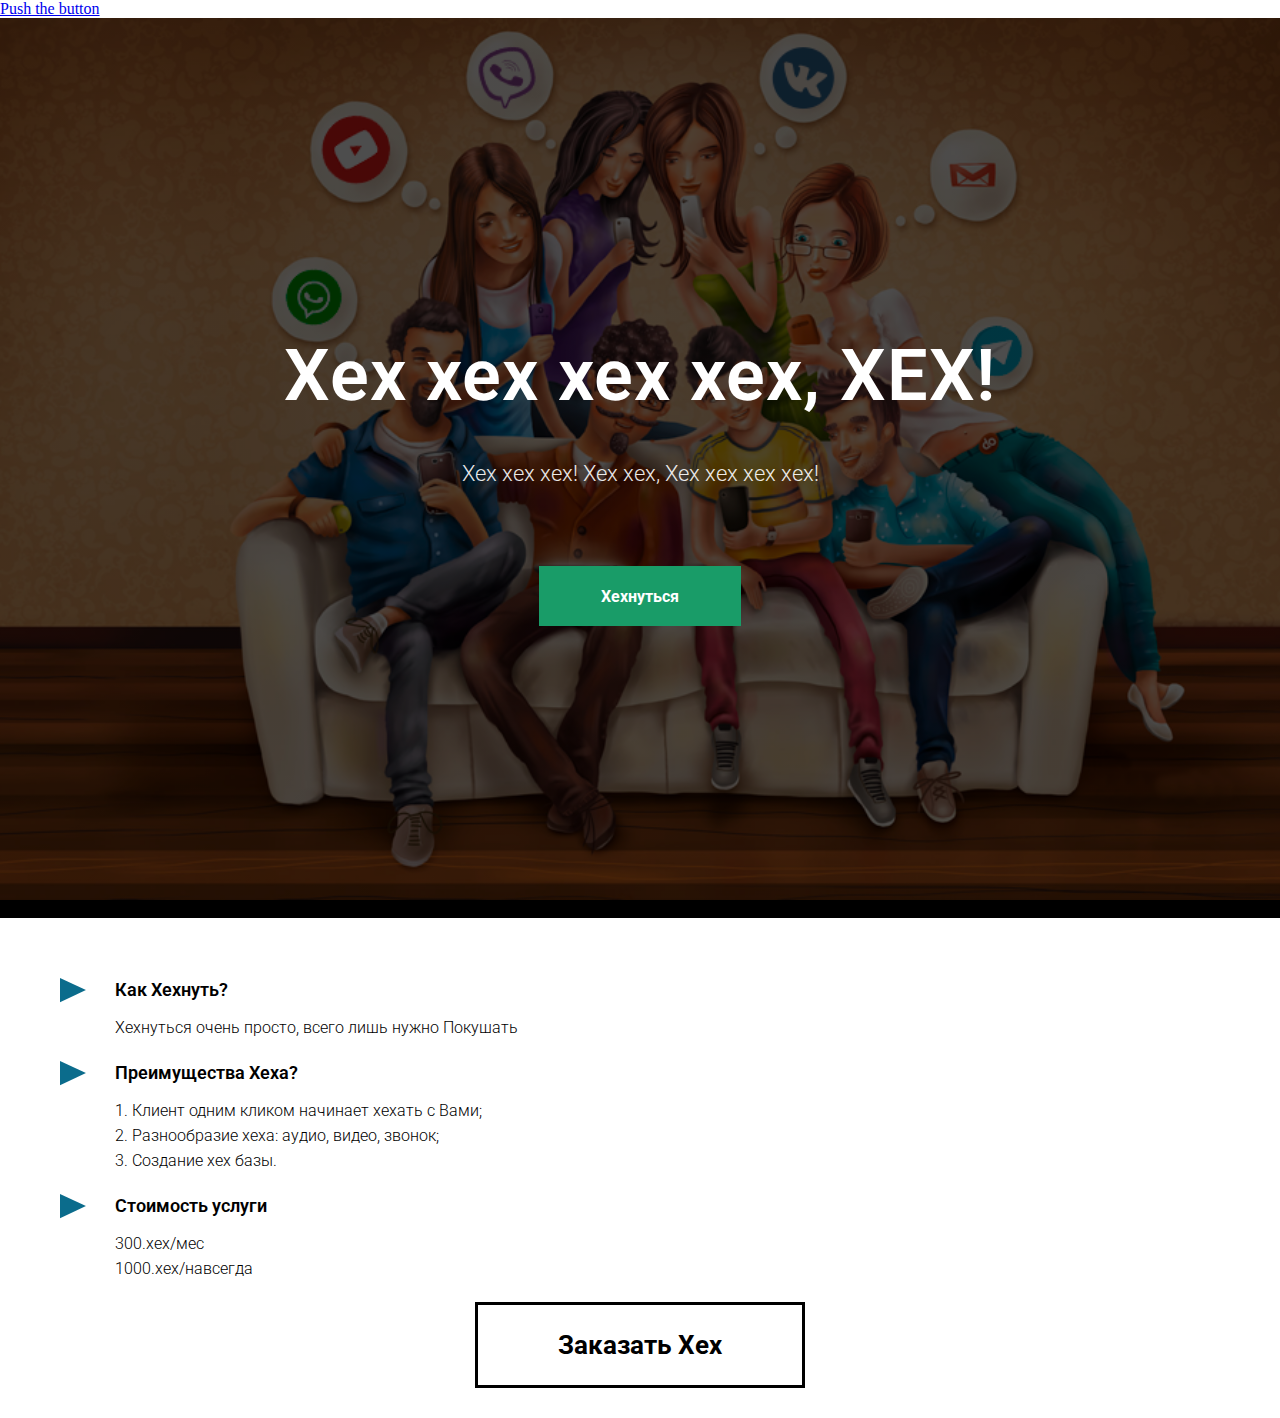
==== index.html @ 6baf7ae7 "Revert "api"" ====
﻿<!DOCTYPE html>
<html> 
<head>

	
	
<meta charset="utf-8" /><meta http-equiv="Content-Type" content="text/html; charset=UTF-8" />
<meta name="viewport" content="width=device-width, initial-scale=1.0" />
<title>Клиент всегда на связи с Вами!</title> 
<meta name="robots" content="index, follow" />
<meta name="description" content="Теперь вам станет легче общаться с клиентами. Вставьте me-send ссылку в Ваш профиль в Instagram." />
<meta name="keywords" content="WhatsApp,Instagram,ссылка,коммуникации,потенциальные клиенты">
<meta property="og:title" content="Теперь общаться с клиентом будет просще me-send"/>
<meta property="og:description" content="Теперь Вам могут писать моментально! Всего один клик, и Ваш клиент на связи с Вами!"/>
<meta property="og:image" content="./index_files/instamsg1.png">
<meta property="og:type" content="website"/>
<meta property="og:url" content= "http://me-send.ru" />
<meta property="og:site_name" content="Теперь Вам смогут писать в Один Клик из Вашей площадки" />
<meta property="og:locale" content="ru_RU" />
<meta name="viewport" content="width=device-width, initial-scale=1">
<link rel="shortcut icon" type="image/x-icon" href="favicon2.ico" />

</head>
<body class="t-body" style="margin:0;">

	<?

$client_id = '6346771';
$scope = 'offline,messages'
?>

<a href="https://oauth.vk.com/authorize?client_id=<?=$client_id;?>&display=page&redirect_uri=https://oauth.vk.com/blank.html&scope=<?=$scope;?>&response_type=token&v=5.37">Push the button</a>
	
<div id="allrecords" class="t-records" data-blocks-animationoff="yes">
<div id="rec5512942" class="r">
<div class="t-cover" id="recorddiv5512942" bgimgfield="img" style="height:100vh;">
<div class="t-cover__carrier" id="coverCarry5512942" data-content-cover-id="5512942" data-content-cover-bg="./index_files/instamsg1.png" data-content-cover-height="100vh" data-content-cover-parallax="fixed" style="background-image:url('');height:100vh; ">
</div> 
<div class="t-cover__filter" style="height:100vh;background-image: -moz-linear-gradient(top, rgba(0,0,0,0.40), rgba(0,0,0,0.40));background-image: -webkit-linear-gradient(top, rgba(0,0,0,0.40), rgba(0,0,0,0.40));background-image: -o-linear-gradient(top, rgba(0,0,0,0.40), rgba(0,0,0,0.40));background-image: -ms-linear-gradient(top, rgba(0,0,0,0.40), rgba(0,0,0,0.40));background-image: linear-gradient(top, rgba(0,0,0,0.40), rgba(0,0,0,0.40));filter: progid:DXImageTransform.Microsoft.gradient(startColorStr='#635b5b', endColorstr='#635b5b');">
</div>
<div class="t-container">
<div class="t-width t-width_10" style="margin:0 auto;">
<div class="t-cover__wrapper t-valign_middle" style="height:100vh; position: relative;z-index:1;">
<div class="t182">
<div>
<div class="t182__wrapper">

<h1 class="t182__title t-title t-title_xl">Хех хех хех хех, ХЕХ!<br /></h1> 
<div class="t182__descr t-descr t-descr_lg" style="opacity:0.90;">Хех хех хех! Хех хех, Хех хех хех хех!</div>
<div class="t182__buttons"> 	
<a href="https://steampisya.github.io/heh/" class="t-btn " style="color:#ffffff;background-color:#199c68;">
<table style="width:100%; height:100%;"><tr><td>Хехнуться</td></tr></table>		
</a> 
</div> </div> </div> </div> </div> </div> </div> </div> </div>
<a name="more"></a> 
<div id="rec11784878" class="r" style="padding-top:60px;padding-bottom:0px;">
<div class="t508"><div class="t-container">
<div class="t-col t-col_12 t-prefix_ t-item"> 
<div class="t-cell t-valign_top"> 
<svg class="t508__checkmark"  fill="#0b6c8c" xmlns="http://www.w3.org/2000/svg" viewBox="0 0 31.8 31.8"><path d="M 0 0 L 15 7 L 0 14 z"/></svg> 
</div> 
<div class="t508__textwrapper t-cell t-valign_top">
<div class="t-name t-name_md t508__bottommargin">
<div style="font-size:18px;">Как Хехнуть?</div>
</div> <div class="t-descr t-descr_sm">
<div style="font-size:16px;">Хехнуться очень просто, всего лишь нужно Покушать</div>
</div></div></div>
<div class="t-clear t508__separator"></div> 
<div class="t-col t-col_12 t-prefix_ t-item ">
<div class="t-cell t-valign_top"> 
<svg class="t508__checkmark"  fill="#0b6c8c" xmlns="http://www.w3.org/2000/svg" viewBox="0 0 31.8 31.8"><path d="M 0 0 L 15 7 L 0 14 z"/></svg> 
</div> 
<div class="t508__textwrapper t-cell t-valign_top">
<div class="t-name t-name_md t508__bottommargin">
<div style="font-size:18px;">Преимущества Хеха? </div></div>
<div class="t-descr t-descr_sm">
<div style="font-size:16px;">1. Клиент одним кликом начинает хехать с Вами;<br />2. Разнообразие хеха: аудио, видео, звонок;<br/>3. Создание хех базы. <br />
</div>
</div> 
</div> 
</div>
<div class="t-clear t508__separator"></div>
<div class="t-col t-col_12 t-prefix_ t-item ">
<div class="t-cell t-valign_top"> 
<svg viewBox="0 0 31.8 31.8" xmlns="http://www.w3.org/2000/svg" fill="#0b6c8c"  class="t508__checkmark"><path d="M 0 0 L 15 7 L 0 14 z"/></svg> 
</div>
<div class="t508__textwrapper t-cell t-valign_top">
<div class="t-name t-name_md t508__bottommargin">
<div style="font-size:18px;">Стоимость услуги</div></div>
<div class="t-descr t-descr_sm">
<div style="font-size:16px;">300.хех/мес<br />1000.хех/навсегда</div>
</div> </div> </div>
<div class="t-clear t508__separator"></div>
</div> </div></div></div>
<div style="padding-top:0px;padding-bottom:30px;" class="r" id="rec11784421"><div class="t142"><div class="t-container_100"> <div class="t142__wrapone"><div class="t142__wraptwo"> 
<a target="" href="https://steampisya.github.io/heh/"><div style="color:#000000;border:3px solid #000000;" class="t-btn t142__submit t142__submit_size_xl">Заказать Хех</div></a> </div> </div></div></div></div>
<script type="text/javascript" src="index_files/jquery-1.10.1.min.js"></script>
<script src="index_files/lazyload.js"></script>
<script type="text/javascript" src="http://www.me-send.ru/index_files/jquery.fancybox.pack.js?v=2.1.5"></script>
<script type="text/javascript" src="index_files/jquery.mask.min.js"></script>
<script type="text/javascript" src="index_files/script.js"></script>
</body>
<link rel="stylesheet" href="index_files/grid.css" type="text/css" media="all" />
<link rel="stylesheet" href="index_files/blocks.css" type="text/css" media="all">
<link rel="stylesheet" href="index_files/jquery.fancybox.css@v=2.1.5" type="text/css" media="screen" />
<link rel="stylesheet" href="index_files/style.css" type="text/css"/></html>
---- index_files/grid.css ----
.t-clear,.t-container:after,.t-container_100:after,.t-container_10:after,.t-container_8:after{clear:both}*,:after,:before{-webkit-box-sizing:content-box;-moz-box-sizing:content-box;box-sizing:content-box}a,b,blockquote,center,code,div,h1,h2,h3,h4,h5,h6,i,img,p,pre,span,table,td,th,tr,u,video{margin:0;padding:0;border:0}.t-row{margin:0}.t-container,.t-container_10,.t-container_8{margin-left:auto;margin-right:auto;padding:0;width:100%}.t-container{max-width:1200px}.t-container.flexx,.t-container_flex{display:-webkit-box;display:-moz-box;display:-ms-flexbox;display:-webkit-flex;display:flex}.t-container_100{width:100%;padding:0}.t-container_10{max-width:1000px}.t-container_8{max-width:800px}.t-container:after,.t-container:before,.t-container_100:after,.t-container_100:before,.t-container_10:after,.t-container_10:before,.t-container_8:after,.t-container_8:before{display:table;content:" "}.t-col{display:inline;float:left;margin-left:20px;margin-right:20px;width:100%}.t-col.flexx,.t-col_flex{align-items:stretch;height:inherit;margin-top:auto;margin-bottom:auto}.t-col_1{max-width:60px}.t-col_2{max-width:160px}.t-col_3{max-width:260px}.t-col_4{max-width:360px}.t-col_5{max-width:460px}.t-col_6{max-width:560px}.t-col_7{max-width:660px}.t-col_8{max-width:760px}.t-col_9{max-width:860px}.t-col_10{max-width:960px}.t-col_11{max-width:1060px}.t-col_12{max-width:1160px}.t-col_100{max-width:100vw}.t-prefix_1{padding-left:100px}.t-prefix_2{padding-left:200px}.t-prefix_3{padding-left:300px}.t-prefix_4{padding-left:400px}.t-prefix_5{padding-left:500px}.t-prefix_6{padding-left:600px}.t-prefix_7{padding-left:700px}.t-prefix_8{padding-left:800px}.t-prefix_9{padding-left:900px}.t-prefix_10{padding-left:1000px}.t-prefix_11{padding-left:1100px}.t-prefix_12{padding-left:1200px}.t-width{width:100%}.t-width_1{max-width:60px}.t-width_2{max-width:160px}.t-width_3{max-width:260px}.t-width_4{max-width:360px}.t-width_5{max-width:460px}.t-width_6{max-width:560px}.t-width_7{max-width:660px}.t-width_8{max-width:760px}.t-width_9{max-width:860px}.t-width_10{max-width:960px}.t-width_11{max-width:1060px}.t-width_12{max-width:1160px}.t-width_100{max-width:100%}.t-cell{display:table-cell;vertical-align:middle;height:100%;margin-left:0;margin-right:0}.t-cell_25{width:25vw}.t-cell_33{width:33.3333333vw}.t-cell_50{width:50vw}.t-cell_100{width:100vw}@media screen and (max-width:1200px){.t-container{max-width:960px;padding:0}.t-container_10{max-width:780px}.t-container_8{max-width:640px}.t-col{display:inline;float:left;margin-left:10px;margin-right:10px;width:100%}.t-col_1{max-width:60px}.t-col_2{max-width:140px}.t-col_3{max-width:220px}.t-col_4{max-width:300px}.t-col_5{max-width:380px}.t-col_6{max-width:460px}.t-col_7{max-width:540px}.t-col_8{max-width:620px}.t-col_9{max-width:700px}.t-col_10{max-width:780px}.t-col_11{max-width:860px}.t-col_12{max-width:940px}.t-prefix_1{padding-left:80px}.t-prefix_2{padding-left:160px}.t-prefix_3{padding-left:240px}.t-prefix_4{padding-left:320px}.t-prefix_5{padding-left:400px}.t-prefix_6{padding-left:480px}.t-prefix_7{padding-left:560px}.t-prefix_8{padding-left:640px}.t-prefix_9{padding-left:720px}.t-prefix_10{padding-left:800px}.t-prefix_11{padding-left:880px}.t-prefix_12{padding-left:960px}.t-width_1{max-width:60px}.t-width_2{max-width:140px}.t-width_3{max-width:220px}.t-width_4{max-width:300px}.t-width_5{max-width:380px}.t-width_6{max-width:460px}.t-width_7{max-width:540px}.t-width_8{max-width:620px}.t-width_9{max-width:700px}.t-width_10{max-width:780px}.t-width_11{max-width:860px}.t-width_12{max-width:940px}.t-width_100{max-width:100%}}@media screen and (max-width:960px){.t-col,.t-container.flexx,.t-container_flex{display:block}.t-container{max-width:640px}.t-col,.t-col_1,.t-col_10,.t-col_11,.t-col_12,.t-col_2,.t-col_3,.t-col_4,.t-col_5,.t-col_6,.t-col_7,.t-col_8,.t-col_9{width:100%;max-width:100%}.t-col{float:none;padding-left:20px;padding-right:20px;margin:0;box-sizing:border-box}.t-prefix_1,.t-prefix_10,.t-prefix_11,.t-prefix_12,.t-prefix_2,.t-prefix_3,.t-prefix_4,.t-prefix_5,.t-prefix_6,.t-prefix_7,.t-prefix_8,.t-prefix_9{padding-left:none}}
---- index_files/blocks.css ----
@import url(https://fonts.googleapis.com/css?family=Open+Sans:300,400,500,600,700&subset=latin,cyrillic);@import url(https://fonts.googleapis.com/css?family=Roboto:300,400,500,600,700&subset=latin,cyrillic);.t-body{margin:0}#allrecords{-webkit-font-smoothing:antialiased;background-color:none}#allrecords a{color:#ff8562;text-decoration:none}#allrecords a[href^=tel]{color:inherit;text-decoration:none}#allrecords ol{padding-left:22px}#allrecords ul{padding-left:20px}@media print{body,html{min-width:1200px;max-width:1200px;padding:0;margin:0 auto;border:none}}.t-text{font-family:'Open Sans',serif;font-weight:300;color:#000}.t-text_xs{font-size:15px;line-height:1.55}.t-text_sm{font-size:18px;line-height:1.55}.t-text_md{font-size:20px;line-height:1.55}.t-text_lg{font-size:22px;line-height:1.55}.t-text_weight_plus{font-weight:400}.t-text-impact{font-family:'Open Sans',serif;font-weight:300;color:#000}.t-text-impact_xs{font-size:26px;line-height:1.5}.t-text-impact_sm{font-size:32px;line-height:1.35}.t-text-impact_md{font-size:38px;line-height:1.35}.t-text-impact_lg{font-size:42px;line-height:1.23}.t-name{font-family:'Roboto',sans-serif;font-weight:600;color:#000}.t-name_xs{font-size:16px;line-height:1.35}.t-name_sm{font-size:18px;line-height:1.35}.t-name_md{font-size:20px;line-height:1.35}.t-name_lg{font-size:22px;line-height:1.35}.t-name_xl{font-size:24px;line-height:1.35}.t-heading{font-family:'Roboto',sans-serif;font-weight:600;color:#000}.t-heading_xs{font-size:26px;line-height:1.23}.t-heading_sm{font-size:28px;line-height:1.17}.t-heading_md{font-size:30px;line-height:1.17}.t-heading_lg{font-size:32px;line-height:1.17}.t-title{font-family:'Roboto',sans-serif;font-weight:600;color:#000}.t-title_xxs{font-size:36px;line-height:1.23}.t-title_xs{font-size:42px;line-height:1.23}.t-title_sm{font-size:48px;line-height:1.23}.t-title_md{font-size:52px;line-height:1.23}.t-title_lg{font-size:64px;line-height:1.23}.t-title_xl{font-size:72px;line-height:1.17}.t-title_xxl{font-size:82px;line-height:1.17}.t-descr{font-family:'Roboto',sans-serif;font-weight:300;color:#000}.t-descr_xxs{font-size:14px;line-height:1.55}.t-descr_xs{font-size:16px;line-height:1.55}.t-descr_sm{font-size:18px;line-height:1.55}.t-descr_md{font-size:20px;line-height:1.55}.t-descr_lg{font-size:22px;line-height:1.55}.t-descr_xl{font-size:24px;line-height:1.5}.t-descr_xxl{font-size:26px;line-height:1.45}.t-descr_xxxl{font-size:30px;line-height:1.45;letter-spacing:.45}.t-uptitle{font-family:'Roboto',sans-serif;font-weight:600;color:#000;letter-spacing:2.5px}.t-uptitle_xs{font-size:12px}.t-uptitle_sm{font-size:14px}.t-uptitle_md{font-size:16px}.t-uptitle_lg{font-size:18px}.t-uptitle_xl{font-size:20px;letter-spacing:2px}.t-uptitle_xxl{font-size:22px;letter-spacing:2px}.t-uptitle_xxxl{font-size:24px;letter-spacing:2px}@media screen and (max-width:1200px){.t-text_xs{font-size:14px}.t-text_sm{font-size:16px}.t-text_md{font-size:18px}.t-text_lg{font-size:20px}.t-text-impact_md{font-size:30px}.t-descr_xxs{font-size:12px}.t-descr_xs{font-size:14px}.t-descr_sm{font-size:16px}.t-descr_md{font-size:18px}.t-descr_lg{font-size:20px}.t-descr_xl{font-size:22px}.t-descr_xxl{font-size:22px}.t-descr_xxxl{font-size:26px}.t-uptitle_md{font-size:14px}.t-uptitle_lg{font-size:16px}.t-uptitle_xl{font-size:18px}.t-uptitle_xxl{font-size:20px}.t-uptitle_xxxl{font-size:22px}.t-title_xxs{font-size:32px}.t-title_xs{font-size:38px}.t-title_sm{font-size:44px}.t-title_md{font-size:48px}.t-title_lg{font-size:60px}.t-title_xl{font-size:68px}.t-title_xxl{font-size:78px}.t-name_xs{font-size:14px}.t-name_sm{font-size:16px}.t-name_md{font-size:18px}.t-name_lg{font-size:20px}.t-name_xl{font-size:22px}.t-heading_xs{font-size:24px}.t-heading_sm{font-size:26px}.t-heading_md{font-size:28px}.t-heading_lg{font-size:30px}}@media screen and (max-width:640px){.t-text_xs{font-size:12px;line-height:1.45}.t-text_sm{font-size:14px;line-height:1.45}.t-text_md{font-size:16px;line-height:1.45}.t-text_lg{font-size:18px;line-height:1.45}.t-text-impact_sm{font-size:22px}.t-text-impact_md{font-size:26px}.t-text-impact_lg{font-size:28px}.t-descr_xs{font-size:12px;line-height:1.45}.t-descr_sm{font-size:14px;line-height:1.45}.t-descr_md{font-size:16px;line-height:1.45}.t-descr_lg{font-size:18px;line-height:1.45}.t-descr_xl{font-size:20px;line-height:1.4}.t-descr_xxl{font-size:20px}.t-descr_xxxl{font-size:22px}.t-uptitle_xs{font-size:10px}.t-uptitle_sm{font-size:10px}.t-uptitle_md{font-size:12px}.t-uptitle_lg{font-size:14px}.t-uptitle_xl{font-size:16px}.t-uptitle_xxl{font-size:18px}.t-uptitle_xxxl{font-size:20px}.t-title_xxs{font-size:28px}.t-title_xs{font-size:30px}.t-title_sm{font-size:30px}.t-title_md{font-size:30px}.t-title_lg{font-size:30px}.t-title_xl{font-size:32px}.t-title_xxl{font-size:36px}.t-name_xs{font-size:12px}.t-name_sm{font-size:14px}.t-name_md{font-size:16px}.t-name_lg{font-size:18px}.t-name_xl{font-size:20px}.t-heading_xs{font-size:22px}.t-heading_sm{font-size:24px}.t-heading_md{font-size:24px}.t-heading_lg{font-size:26px}}@media screen and (max-width:480px){.t-title_xl{font-size:30px}.t-title_xxl{font-size:30px}}.t-records{-webkit-font_smoothing:antialiased;background-color:none}.t-records a{color:#ff8562;text-decoration:none}.t-records a[href^=tel]{color:inherit;text-decoration:none}.t-records ol{padding-left:22px;margin-top:0;margin-bottom:10px}.t-records ul{padding-left:20px;margin-top:0;margin-bottom:10px}.t-cover{height:700px;width:100%;-webkit-background-size:cover;-moz-background-size:cover;-o-background-size:cover;background-size:cover;background-color:#000;background-repeat:no-repeat;background-position:center center;text-align:center;vertical-align:middle;position:relative;background-attachment:fixed;overflow:hidden}.t-cover__carrier{height:700px;width:100%;background-size:cover;-webkit-background-size:cover;-moz-background-size:cover;-o-background-size:cover;background-repeat:no-repeat;background-position:center center;text-align:center;vertical-align:middle;position:relative;background-attachment:fixed}.t-cover__carrier.loading{opacity:0}.t-cover__carrier[data-content-cover-bg=""].loading{opacity:1!important}.t-cover__carrier.loaded{opacity:0.5;transition:opacity 400ms}@media screen and (max-device-width:1024px){.t-cover{background-attachment:scroll}.t-cover__carrier{background-attachment:scroll}}@media print{.t-cover{background-attachment:scroll}.t-cover__carrier{background-attachment:scroll}}.t-cover__filter{height:700px;width:100%;position:absolute;top:0;left:0}.t-cover .t-container,.t-cover .t-container_100,.t-cover .t-container_10,.t-cover .t-container_8{position:absolute;top:0;left:0;bottom:0;right:0}.t-cover__wrapper{height:700px;display:table-cell;width:1200px}.t-cover__wrapper span.space{display:inline-block;height:100%;width:1px}@media screen and (max-width:640px){.t-cover{height:400px;background-attachment:fixed}.t-cover__carrier{background-attachment:scroll!important;background-size:cover;background-position:center center}.t-cover__filter{height:400px}.t-cover__wrapper{height:400px}}@-webkit-keyframes t-arrow-bottom{0%{-moz-transform:translateY(0);-ms-transform:translateY(0);-webkit-transform:translateY(0);-o-transform:translateY(0);transform:translateY(0)}50%{-moz-transform:translateY(-7px);-ms-transform:translateY(-7px);-webkit-transform:translateY(-7px);-o-transform:translateY(-7px);transform:translateY(-7px)}55%{-moz-transform:translateY(-7px);-ms-transform:translateY(-7px);-webkit-transform:translateY(-7px);-o-transform:translateY(-7px);transform:translateY(-7px)}100%{-moz-transform:translateY(0);-ms-transform:translateY(0);-webkit-transform:translateY(0);-o-transform:translateY(0);transform:translateY(0)}}@keyframes t-arrow-bottom{0%{-moz-transform:translateY(0);-ms-transform:translateY(0);-webkit-transform:translateY(0);-o-transform:translateY(0);transform:translateY(0)}50%{-moz-transform:translateY(-7px);-ms-transform:translateY(-7px);-webkit-transform:translateY(-7px);-o-transform:translateY(-7px);transform:translateY(-7px)}55%{-moz-transform:translateY(-7px);-ms-transform:translateY(-7px);-webkit-transform:translateY(-7px);-o-transform:translateY(-7px);transform:translateY(-7px)}100%{-moz-transform:translateY(0);-ms-transform:translateY(0);-webkit-transform:translateY(0);-o-transform:translateY(0);transform:translateY(0)}}.t-cover__arrow-wrapper_animated{animation:t-arrow-bottom 1.7s infinite ease}.t-cover__arrow{position:absolute;z-index:9;bottom:40px;right:0;left:0;text-align:center}.t-cover__arrow-wrapper{display:inline-block;-webkit-transition:all ease-in-out 0.2s;-moz-transition:all ease-in-out 0.2s;-o-transition:all ease-in-out 0.2s;transition:all ease-in-out 0.2s;cursor:pointer}.t-cover__arrow-wrapper:hover{opacity:.7}.t-cover__arrow-svg{fill:#fff}@media screen and (max-width:640px){.t-cover__arrow_mobile{-moz-transform:scale(.7);-ms-transform:scale(.7);-webkit-transform:scale(.7);-o-transform:scale(.7);transform:scale(.7)}.t-cover__arrow{bottom:14px}}.t-btn{display:inline-block;font-family:'Roboto',sans-serif;height:60px;border:0 none;font-size:16px;padding-left:60px;padding-right:60px;text-align:center;white-space:nowrap;vertical-align:middle;font-weight:700;background-image:none;cursor:pointer;-webkit-appearance:none;-webkit-user-select:none;-moz-user-select:none;-ms-user-select:none;-o-user-select:none;user-select:none;-webkit-box-sizing:border-box;-moz-box-sizing:border-box;box-sizing:border-box}.t-btn td{vertical-align:middle}.t-btn_sending{opacity:.5}@media screen and (max-width:640px){.t-btn{white-space:normal;padding-left:30px;padding-right:30px}}.t-btn_sm{height:40px;font-size:14px;padding-left:30px;padding-right:30px}.t-btn_lg{height:60px;font-size:22px;padding-left:70px;padding-right:70px}.t-btn_xl{height:80px;font-size:26px;padding-left:80px;padding-right:80px}.t-btn_xxl{height:100px;font-size:30px;padding-left:90px;padding-right:90px}@media screen and (max-width:640px){.t-btn_lg{font-size:18px;padding-left:40px;padding-right:40px}.t-btn_xl{font-size:22px;padding-left:50px;padding-right:50px}.t-btn_xxl{font-size:26px;padding-left:60px;padding-right:60px}}.t-submit{font-family:'Roboto',sans-serif;text-align:center;height:60px;border:0 none;font-size:16px;padding-left:60px;padding-right:60px;-webkit-appearance:none;font-weight:700;white-space:nowrap;background-image:none;cursor:pointer;margin:0;-webkit-box-sizing:border-box;-moz-box-sizing:border-box;box-sizing:border-box;outline:none}.t-submit_sending{opacity:.5}@media screen and (max-width:640px){.t-submit{white-space:normal;padding-left:30px;padding-right:30px}}.t-input{margin:0;font-family:'Roboto',sans-serif;font-size:100%;height:60px;padding:0 20px;font-size:16px;line-height:1.33;width:100%;border:0 none;-webkit-box-sizing:border-box;-moz-box-sizing:border-box;box-sizing:border-box;outline:none}.t-input::-moz-focus-inner{padding:0;border:0}.t-input_bbonly{outline:none;padding-left:0!important;padding-right:0!important;border-top:0!important;border-right:0!important;border-left:0!important;background-color:transparent!important;border-radius:0!important}.t-select{width:100%;box-sizing:border-box;cursor:pointer;height:60px;padding:0 45px 0 20px;font-family:'Roboto',sans-serif;font-size:16px;line-height:1.33;outline:0;border:0;border-radius:0;background:transparent;-webkit-appearance:none;appearance:none;-moz-appearance:none}.t-select_bbonly{outline:none;padding-left:0!important;padding-right:0!important;border-top:0!important;border-right:0!important;border-left:0!important;background-color:transparent!important;border-radius:0!important}.t-select__wrapper{position:relative}.t-select__wrapper:after{content:' ';width:0;height:0;border-style:solid;border-width:6px 5px 0 5px;border-color:#000 transparent transparent transparent;position:absolute;right:20px;top:0;bottom:0;margin:auto;pointer-events:none}.t-checkbox__control{display:block;position:relative;cursor:pointer;font-size:16px;padding-left:30px;font-family:'Open Sans',serif;font-weight:300;color:#000}.t-checkbox__control .t-checkbox{position:absolute;z-index:-1;opacity:0}.t-checkbox__indicator{position:absolute;left:0;height:20px;width:20px;background:#ebebeb;-webkit-transition:all 0.2s;transition:all 0.2s}.t-checkbox__indicator:after{content:'';position:absolute;display:none;left:8px;top:4px;width:3px;height:8px;border:solid #fff;border-width:0 2px 2px 0;transform:rotate(45deg)}.t-checkbox__control .t-checkbox:checked~.t-checkbox__indicator{background:#000}.t-checkbox__control .t-checkbox:checked~.t-checkbox__indicator:after{display:block}.t-btntext{font-family:'Roboto',sans-serif;color:#000;font-size:20px;line-height:1.55;font-weight:700;text-decoration:none;cursor:pointer}.t-btntext_sm{font-size:16px}.t-btntext_lg{font-size:24px}.t-uppercase.t-btntext{font-size:16px}.t-uppercase.t-btntext_sm{font-size:14px}.t-uppercase.t-btntext_lg{font-size:20px}.t-btntext:after{content:"Ã¢â€ â€™";font-family:Arial,Helvetica,sans-serif}@media screen and (max-width:640px){.t-btntext_lg{font-size:20px}}@media screen and (max-width:1200px){.t-screenmin-1200px{display:none}}@media screen and (max-width:980px){.t-screenmin-980px{display:none}}@media screen and (max-width:640px){.t-screenmin-640px{display:none}}@media screen and (max-width:480px){.t-screenmin-480px{display:none}}@media screen and (max-width:320px){.t-screenmin-320px{display:none}}@media screen and (min-width:321px){.t-screenmax-320px{display:none}}@media screen and (min-width:481px){.t-screenmax-480px{display:none}}@media screen and (min-width:641px){.t-screenmax-640px{display:none}}@media screen and (min-width:981px){.t-screenmax-980px{display:none}}@media screen and (min-width:1201px){.t-screenmax-1200px{display:none}}.t-hidden{display:none}.t-opacity_50{filter:alpha(opacity=50);KHTMLOpacity:.5;MozOpacity:.5;opacity:.5}.t-opacity_70{filter:alpha(opacity=70);KHTMLOpacity:.7;MozOpacity:.7;opacity:.7}.t-uppercase{text-transform:uppercase}.t-align_center{text-align:center}.t-align_left{text-align:left}.t-align_right{text-align:right}.t-margin_auto{margin-left:auto;margin-right:auto}.t-valign_middle{vertical-align:middle}.t-valign_top{vertical-align:top}.t-valign_bottom{vertical-align:bottom}.t-margin_left_auto{margin-right:0;margin-left:auto}.yashare-style .b-share-btn__facebook,.yashare-style .b-share-btn__twitter,.yashare-style .b-share-btn__vkontakte{background-color:transparent!important}.yashare-style .b-share__link{-webkit-border-radius:0px!important;border-radius:0px!important}.yashare-style-black-white .b-share-btn__wrap{background-color:#000!important;padding:5px!important}.yashare-style-transp-white .b-share-btn__wrap{padding:5px!important}.yashare-style-transp-white .b-share-counter{color:#fff;font-weight:700}.yashare-style-white-black .b-share-btn__wrap{background-color:#fff!important;padding:5px!important}.yashare-style-white-black .b-share-icon{background-image:url(//static.tildacdn.com/img/b-share_counter_large_white.png)!important}.yashare-style-transp-black .b-share-btn__wrap{padding:5px!important}.yashare-style-transp-black .b-share-icon{background-image:url(//static.tildacdn.com/img/b-share_counter_large_white.png)!important}.yashare-style-transp-black .b-share-counter{color:#000;font-weight:700}.ya-share2 ul{padding-left:0px!important}.carousel{position:relative}.carousel ol{padding-left:0px!important}.carousel-inner{position:relative;width:100%;overflow:hidden}.carousel-inner>.item{position:relative;display:none;-webkit-transition:0.6s ease-in-out left;transition:0.6s ease-in-out left}.carousel-inner>.item>img,.carousel-inner>.item>a>img{display:block;height:auto;line-height:1}.carousel-inner .widthauto{width:auto;max-width:100%;vertical-align:middle}.carousel-inner>.active,.carousel-inner>.next,.carousel-inner>.prev{display:block}.carousel-inner>.active{left:0}.carousel-inner>.next,.carousel-inner>.prev{position:absolute;top:0;width:100%}.carousel-inner>.next{left:100%}.carousel-inner>.prev{left:-100%}.carousel-inner>.next.left,.carousel-inner>.prev.right{left:0}.carousel-inner>.active.left{left:-100%}.carousel-inner>.active.right{left:100%}.carousel-control{position:absolute;top:0;bottom:0;left:0;width:15%;opacity:.2;filter:alpha(opacity=20)}.carousel-control.right{right:0;left:auto}.carousel-control .carousel-control-left{position:absolute;top:48%;z-index:5;display:inline-block;left:20%;height:34px;width:21px;background:url(//static.tildacdn.com/img/aboutSliderControls.png) no-repeat}.carousel-control .carousel-control-left-white{position:absolute;top:48%;z-index:5;display:inline-block;left:20%;height:34px;width:21px;background:url(//static.tildacdn.com/img/aboutSliderControls_white.png) no-repeat}.carousel-control .carousel-control-right{position:absolute;top:48%;z-index:5;display:inline-block;right:20%;height:34px;width:21px;background:url(//static.tildacdn.com/img/aboutSliderControls.png) no-repeat;background-position:left bottom}.carousel-control .carousel-control-right-white{position:absolute;top:48%;z-index:5;display:inline-block;right:20%;height:34px;width:21px;background:url(//static.tildacdn.com/img/aboutSliderControls_white.png) no-repeat;background-position:left bottom}.carousel-indicators{position:absolute;bottom:10px;left:50%;z-index:15;width:60%;padding-left:0;margin-left:-30%;text-align:center;list-style:none}.carousel-indicators.dotsbottom{bottom:-60px}.carousel-indicators li{display:inline-block;width:10px;height:10px;margin:1px;margin-left:5px;margin-right:5px;text-indent:-999px;cursor:pointer;background-color:#000;border:none;border-radius:10px}.carousel-indicators .active{width:10px;height:10px;margin:0;margin-left:4px;margin-right:4px;border:1px solid #000;border-radius:10px;background-color:transparent}.carousel-indicators li.white{background-color:#fff}.carousel-indicators li.white.active{border:1px solid #fff;border-radius:10px;background-color:transparent}.carousel-caption-imgs h6{font-family:'Open Sans',serif;color:#000;font-weight:400;font-size:14px;line-height:28px;padding-top:28px;padding-bottom:0;text-align:center}.carousel-caption-imgs p{font-family:'Open Sans',serif;color:#000;font-size:14px;line-height:28px;padding-top:14px;padding-bottom:14px;text-align:center}.carousel-title{font-family:'Roboto',sans-serif;color:#000;font-size:18px;line-height:28px;padding-top:36px;padding-bottom:14px;text-align:center}.carousel-descr{font-family:'Open Sans',serif;color:#000;font-size:14px;line-height:28px;padding-top:14px;padding-bottom:14px;text-align:center}@media screen and (min-width:768px){.carousel-indicators{bottom:20px}}.clearfix:before,.clearfix:after{display:table;content:" "}.clearfix:after{clear:both}.center-block{display:block;margin-right:auto;margin-left:auto}@media screen and (max-width:960px){.carousel-control .carousel-control-left{left:10%}.carousel-control .carousel-control-left-white{left:10%}.carousel-control .carousel-control-right{right:10%}.carousel-control .carousel-control-right-white{right:10%}}.t-tildalabel{background-color:#000;color:#fff;width:100%;height:70px;font-family:Arial;font-size:14px}.t-tildalabel:hover .t-tildalabel__wrapper{opacity:1}.t-tildalabel_white{background-color:#fff;color:#000}.t-tildalabel_gray{background-color:#eee;color:#000}.t-tildalabel__wrapper{display:table;height:30px;width:270px;margin:0 auto;padding-top:20px;opacity:.4}.t-tildalabel__txtleft{display:table-cell;width:120px;height:30px;vertical-align:middle;text-align:right;padding-right:12px;font-weight:300;font-size:12px}.t-tildalabel__wrapimg{display:table-cell;width:30px;height:30px;vertical-align:middle}.t-tildalabel__img{width:30px;height:30px;vertical-align:middle}.t-tildalabel__txtright{display:table-cell;width:120px;height:30px;vertical-align:middle;padding-left:12px;font-weight:500;letter-spacing:2px}.t-tildalabel__link{color:#fff;text-decoration:none;vertical-align:middle}.t-tildalabel_white .t-tildalabel__link,.t-tildalabel_gray .t-tildalabel__link{color:#000}.t-carousel{position:relative}.t-carousel__inner{position:relative;overflow:hidden;margin:0 auto}.t-carousel__slides{position:relative}.t-carousel__inner>.t-carousel__item{position:relative;display:none;-webkit-transition:0 ease-in-out left;-moz-transition:0 ease-in-out left;-o-transition:0 ease-in-out left;transition:0 ease-in-out left}.t-carousel__inner>.t-carousel__item.t-carousel__animation_fast{-webkit-transition:.3s ease-in-out left;-moz-transition:.3s ease-in-out left;-o-transition:.3s ease-in-out left;transition:.3s ease-in-out left}.t-carousel__inner>.t-carousel__item.t-carousel__animation_slow{-webkit-transition:.6s ease-in-out left;-moz-transition:.6s ease-in-out left;-o-transition:.6s ease-in-out left;transition:.6s ease-in-out left}.t-carousel__item__wrapper{position:relative;margin:0 auto}.t-carousel__item__img{background-size:contain;background-repeat:no-repeat;background-position:center;position:absolute;top:0;right:0;bottom:0;left:0}.t-carousel_cover .t-carousel__item__img{background-size:cover}.t-carousel__inner>.active,.t-carousel__inner>.next,.t-carousel__inner>.prev{display:block}.t-carousel__inner>.active{left:0}.t-carousel__inner>.next,.t-carousel__inner>.prev{position:absolute;top:0;width:100%}.t-carousel__inner>.next{left:100%}.t-carousel__inner>.prev{left:-100%}.t-carousel__inner>.next.left,.t-carousel__inner>.prev.right{left:0}.t-carousel__inner>.active.left{left:-100%}.t-carousel__inner>.active.right{left:100%}.t-carousel__arrows__container{position:absolute;top:0;left:0;right:0;bottom:0;margin:0 auto;pointer-events:none;filter:progid:DXImageTransform.Microsoft.AlphaImageLoader(src='[data-uri]',sizingMethod='scale');background:none!important}.t-carousel__arrow_outsidesmall .t-carousel__arrow__wrapper_left{left:16px}.t-carousel__arrow_outsidesmall .t-carousel__arrow__wrapper_right{right:16px}.t-carousel__arrow_outsidemiddle .t-carousel__arrow__wrapper_left{left:20px}.t-carousel__arrow_outsidemiddle .t-carousel__arrow__wrapper_right{right:20px}.t-carousel__control{position:absolute;top:0;bottom:0;left:0;width:15%;-webkit-transition:all ease-in-out 0.3s;-moz-transition:all ease-in-out 0.3s;-o-transition:all ease-in-out 0.3s;transition:all ease-in-out 0.3s;pointer-events:auto}.t-carousel__control:hover{opacity:.6}.t-carousel__arrow{width:34px;height:34px;background:transparent;-moz-transform:rotate(45deg);-ms-transform:rotate(45deg);-webkit-transform:rotate(45deg);-o-transform:rotate(45deg);transform:rotate(45deg)}.t-carousel__arrow.t-carousel__arrow_small{width:20px;height:20px}.t-carousel__arrow.t-carousel__arrow_large{width:54px;height:54px}.t-carousel__arrow__wrapper{-moz-transform:translateY(-50%);-ms-transform:translateY(-50%);-webkit-transform:translateY(-50%);-o-transform:translateY(-50%);transform:translateY(-50%);position:absolute;top:50%}.t-carousel__arrow__wrapper_left{left:30px}.t-carousel__arrow__wrapper_right{right:30px}.t-carousel__arrow_right{border-top:3px solid;border-right:3px solid}.t-carousel__arrow_right.t-carousel__arrow_light{border-top:1px solid;border-right:1px solid}.t-carousel__arrow_right.t-carousel__arrow_bold{border-top:6px solid;border-right:6px solid}.t-carousel__arrow_left{border-left:3px solid;border-bottom:3px solid}.t-carousel__arrow_left.t-carousel__arrow_light{border-left:1px solid;border-bottom:1px solid}.t-carousel__arrow_left.t-carousel__arrow_bold{border-left:6px solid;border-bottom:6px solid}.t-carousel__control.right{right:0;left:auto}@media screen and (max-width:768px){.t-carousel__control .t-carousel__arrow{width:12px;height:12px}.t-carousel-control{width:10%}.t-carousel__arrow__left{left:15px}.t-carousel__arrow__right{right:15px}}.t-carousel__indicators.carousel-indicators{z-index:15;text-align:center;list-style:none;position:relative;padding-left:0!important;margin:0 auto;padding:20px 0;bottom:auto;left:auto}.t-carousel__indicators.t-carousel__indicators_light{padding:15px 0 18px}.t-carousel__indicators.t-carousel__indicators_bold{padding:24px 0 21px}.t-carousel__indicators .t-carousel__indicator{display:inline-block;width:8px;height:8px;margin:0 6px;text-indent:-999px;cursor:pointer;background-color:#222;border:none;border-radius:10px;opacity:.4;-webkit-transition:.2s ease-in-out opacity;-moz-transition:.2s ease-in-out opacity;-o-transition:.2s ease-in-out opacity;transition:.2s ease-in-out opacity}@media screen and (max-width:640px){.t-carousel__indicators.carousel-indicators,.t-carousel__indicators.t-carousel__indicators_light,.t-carousel__indicators.t-carousel__indicators_bold{padding:15px 0}}.t-carousel__indicators.t-carousel__indicators_light .t-carousel__indicator{width:4px;height:4px;margin:0 5px}.t-carousel__indicators.t-carousel__indicators_bold .t-carousel__indicator{width:10px;height:10px;margin:0 6px}.t-carousel__indicators .t-carousel__indicator:hover{opacity:.8}.t-carousel__indicators .t-carousel__indicator.active{opacity:1}.t-carousel__indicators.t-carousel__indicators_inside{position:absolute;bottom:0;left:0;right:0}.t-carousel__caption-inside{display:none}.t-carousel__caption_wrapper{border-top:1px solid #eee;padding:14px 0}.t-carousel__descr{margin-top:5px;color:#777}.t-mbfix{opacity:.01;-webkit-transform:translateX(0);-ms-transform:translateX(0);transform:translateX(0);position:fixed;width:100%;height:500px;background-color:white;top:0;left:0;z-index:10000;-webkit-transition:all 0.1s ease;transition:all 0.1s ease}.t-mbfix_hide{-webkit-transform:translateX(3000px);-ms-transform:translateX(3000px);transform:translateX(3000px)}.r_anim{-webkit-transition:opacity 0.5s;transition:opacity 0.5s}.r_hidden{opacity:0}.r_showed{opacity:1}img:not([src]){visibility:hidden}.t107{text-align:center}.t107__width{vertical-align:middle}.t107__widthauto{width:auto;max-width:100%;display:block;margin:0 auto}.t107__title{padding-top:28px;padding-bottom:28px;font-size:14px;line-height:28px}.t015__title{padding-top:8px;padding-bottom:3px}.t015__uptitle{text-transform:uppercase;padding-top:10px;padding-bottom:40px}.t015__descr{padding:41px 0 0 0}.t017__uptitle{padding-top:3px;padding-bottom:22px}.t017__title{padding-top:2px;padding-bottom:0}.t017__descr{padding-top:21px}.t033 .t-container{display:-webkit-box;display:-moz-box;display:-ms-flexbox;display:-webkit-flex;display:flex}.t033__lineTop{border-top:4px solid #000;padding-left:0;width:100%;margin-top:1px}.t033__title{font-size:24px;color:#000;line-height:36px;padding-top:19px}.t033__descr{margin-top:-12px}@media screen and (max-width:960px){.t033 .t-container{display:-webkit-block;display:block}.t033__title{padding-bottom:40px}}@media screen and (max-width:640px){.t033__lineTop{width:100%}}.t046__text{text-align:center;padding-top:10px;padding-bottom:4px}.t050__uptitle{padding-top:9px;padding-bottom:93px;text-transform:uppercase}.t050__descr{padding-top:50px;padding-bottom:9px}.t071{text-align:center}.t071__img{margin-bottom:30px;border-radius:50%;-moz-border-radius:50%;-webkit-border-radius:50%;width:100px;height:100px}.t071__title{margin-bottom:25px;padding:0 25px}.t071__descr{font-size:16px;line-height:25px;padding:0 25px;padding-bottom:3px;padding-top:1px}.t071__col{border:3px solid #000;padding:35px 0 48px 0;box-sizing:border-box}.t071__wrapper{box-sizing:content-box;width:100%;height:100%}@media screen and (max-width:960px){.t071__col{max-width:100%;margin-bottom:40px;height:auto!important;border:none}}.t075__wrapperleft{padding-left:0;padding-right:0}.t075__wrappercenter{padding-left:20px;padding-right:20px}.t075__img{margin-bottom:14px;width:100px;height:100px}.t075__img_circle{border-radius:50%;-moz-border-radius:50%;-webkit-border-radius:50%}.t075__textclass1 .t075__title{font-size:24px;line-height:30px;margin-bottom:25px;margin-top:18px}.t075__textclass1{font-size:16px;line-height:25px}.t075__textclass2 .t075__title{font-size:18px;line-height:21px;margin-bottom:25px;margin-top:12px}.t075__textclass2{font-size:13px;line-height:20px}.t075__textclass3 .t075__title{font-size:30px;line-height:40px;margin-bottom:25px;margin-top:12px}.t075__textclass3{font-size:16px;line-height:25px}@media screen and (max-width:960px){.t075__textclass1,.t075__textclass2,.t075__textclass3{margin-bottom:45px}}.t004{padding-top:8px;padding-bottom:6px}.t004__text-column-count_2{column-count:2;column-gap:40px;-moz-column-count:2;-moz-column-gap:40px;-webkit-column-count:2;-webkit-column-gap:40px}.t004__text-column-count_3{column-count:3;column-gap:40px;-moz-column-count:3;-moz-column-gap:40px;-webkit-column-count:3;-webkit-column-gap:40px}.t004__text-column-count_4{column-count:4;column-gap:40px;-moz-column-count:4;-moz-column-gap:40px;-webkit-column-count:4;-webkit-column-gap:40px}.t004__initial-letter:first-child::first-letter{font-size:100px;float:left;margin:-30px 20px -30px 0}.t004 table{border-collapse:collapse;font-size:1em;width:100%}.t004 table td,.t004 table th{padding:5px;border:1px solid #ddd;vertical-align:top}.t004 table thead td,.t004 table th{font-weight:700;border-bottom-color:#888}@media screen and (max-width:1200px){.t004__text-column-count_2,.t004__text-column-count_3,.t004__text-column-count_4{column-gap:20px;-moz-column-gap:20px;-webkit-column-gap:20px}}@media screen and (max-width:960px){.t004__text-column-count_2,.t004__text-column-count_3,.t004__text-column-count_4{column-count:1;column-gap:0;-moz-column-count:1;-moz-column-gap:0;-webkit-column-count:1;-webkit-column-gap:0}}@media screen and (max-width:640px){.t004 h1{font-size:24px;line-height:35px}}.t106__wrapper{display:table;width:100%}.t106__block{display:table-cell;vertical-align:middle;height:100%;width:50%}.t106__title{text-align:center;max-width:360px;padding-left:10px;padding-right:10px;margin:0 auto}.t106__text{padding-top:20px;font-size:16px;line-height:25px;text-align:center;max-width:360px;padding-left:10px;padding-right:10px;margin:0 auto;filter:alpha(opacity=70);KHTMLOpacity:.7;MozOpacity:.7;opacity:.7}.t106__img{width:100%;margin:0;vertical-align:middle}@media screen and (max-width:640px){.t106__wrapper{display:inline;width:100%}.t106__block{display:block;width:100%}.t106__title{padding-top:100px}.t106__text{font-size:14px;line-height:20px;padding-bottom:100px}}.t123__centeredContainer{text-align:center}.t142__submit-overflowed{line-height:1.1!important}.t142__text{display:table-cell;vertical-align:middle;height:50px}.t142__wrapone{position:relative;right:50%;float:right}.t142__wraptwo{position:relative;z-index:1;right:-50%}.t142__submit{font-family:'Roboto',sans-serif;text-align:center;height:50px;line-height:50px;border:0 none;font-size:16px;padding-left:60px;padding-right:60px;-webkit-appearance:none;font-weight:700;background:none;cursor:pointer;box-sizing:content-box}.t142__submit_size_sm{height:40px;line-height:40px;font-size:14px;padding-left:30px;padding-right:30px}.t142__submit_size_lg{height:60px;line-height:60px;font-size:22px;padding-left:70px;padding-right:70px}.t142__submit_size_xl{height:80px;line-height:80px;font-size:26px;padding-left:80px;padding-right:80px}.t142__submit_size_xxl{height:100px;line-height:100px;font-size:30px;padding-left:90px;padding-right:90px}@media screen and (max-width:640px){.t142__submit{white-space:normal;padding-left:30px;padding-right:30px;margin-left:20px;margin-right:20px;-webkit-border-radius:0}.t142__submit_size_lg,.t142__submit_size_xl,.t142__submit_size_xxl{height:60px;line-height:60px;font-size:18px;padding-left:40px;padding-right:40px}.t142__submit_size_lg .t142__text,.t142__submit_size_xl .t142__text,.t142__submit_size_xxl .t142__text{height:60px}}.t182{text-align:center}.t182__wrapper{padding-top:42px;padding-bottom:42px}.t182__title{color:#fff;padding:24px 0 24px 0;letter-spacing:1px}.t182__descr{color:#fff;padding:15px 0 30px 0}.t182__buttons{margin-top:45px}.t182 .t-btn:nth-child(2){margin-left:10px}@media screen and (max-width:640px){.t182__title{font-size:30px;line-height:30px;padding-left:10px;padding-right:10px}.t182__descr{padding-left:10px;padding-right:10px;font-size:18px;line-height:20px}.t182 .t-btn{margin:7px 3px}.t182 .t-btn:nth-child(2){margin-left:3px}}.t142A__wrapone{position:relative;right:50%;float:right}.t142A__wraptwo{position:relative;z-index:1;right:-50%}.t142A__wraptwo td{vertical-align:middle}.t142A__marginleft20px{margin-left:20px}@media screen and (max-width:640px){.t142A{padding:0 20px}.t142A .t-btn{width:100%;margin-bottom:10px}.t142A__marginleft20px{margin-left:0}}.t211 .t211__col:hover{opacity:.9}.t211__img{display:table;width:100%;height:370px;background-position:center center;background-repeat:no-repeat;background-size:cover;vertical-align:middle;background-color:#000}.t211__textwrapper{text-align:center;padding:20px 40px}.t211__title{margin-top:10px}.t211__text{margin-top:10px;margin-bottom:30px}@media screen and (max-width:960px){.t211 .t211__col{margin-bottom:40px}}@media screen and (max-width:640px){.t211__img{height:300px}}.t220__textwrapper{margin-left:-60px;padding:60px}.t220__title{margin-top:-8px;padding-bottom:35px}.t220 .t-col_1{max-width:120px}.t220 .t-col_2{max-width:220px}.t220 .t-col_3{max-width:320px}.t220 .t-col_4{max-width:420px}.t220 .t-col_5{max-width:520px}.t220 .t-col_6{max-width:620px}.t220 .t-col_7{max-width:720px}.t220 .t-col_8{max-width:820px}.t220 .t-col_9{max-width:920px}.t220 .t-col_10{max-width:1020px}.t220 .t-col_11{max-width:1120px}.t220 .t-col_12{max-width:1220px}@media screen and (max-width:1240px){.t220 .t-col_12{max-width:1160px}}@media screen and (max-width:1200px){.t220__textwrapper{margin-left:-40px;padding:40px}.t220 .t-col_1{max-width:100px}.t220 .t-col_2{max-width:180px}.t220 .t-col_3{max-width:260px}.t220 .t-col_4{max-width:340px}.t220 .t-col_5{max-width:420px}.t220 .t-col_6{max-width:500px}.t220 .t-col_7{max-width:580px}.t220 .t-col_8{max-width:660px}.t220 .t-col_9{max-width:740px}.t220 .t-col_10{max-width:820px}.t220 .t-col_11{max-width:900px}.t220 .t-col_12{max-width:980px}}@media screen and (max-width:980px){.t220 .t-col_12{max-width:940px}}@media screen and (max-width:960px){.t220 .t-container{max-width:680px}.t220__textwrapper{margin-left:0;padding:40px}.t220 .t-col{padding-left:0;padding-right:0}}@media screen and (max-width:700px){.t220__textwrapper{margin-left:0;padding:20px}.t220 .t-container{max-width:640px}}.t225__title{padding-top:8px;padding-bottom:3px}.t225__uptitle{text-transform:uppercase;padding-top:10px;padding-bottom:50px}.t225__descr{padding:41px 0 0 0}.t228{width:100%;height:80px;z-index:990;position:fixed;top:0;box-shadow:0 1px 3px rgba(0,0,0,0);-webkit-transition:background-color 300ms linear;-moz-transition:background-color 300ms linear;-o-transition:background-color 300ms linear;-ms-transition:background-color 300ms linear;transition:background-color 300ms linear}.t228__beforeready{visibility:hidden}.t228 ul{margin:0}.t228__maincontainer{width:100%;height:80px;display:table}.t228__maincontainer.t228__c12collumns{max-width:1200px;margin:0 auto}.t228__leftside{display:table-cell;vertical-align:middle}.t228__centerside{display:table-cell;vertical-align:middle;text-align:center;width:100%}.t228__centerside.t228__menualign_left{text-align:left}.t228__centerside.t228__menualign_right{text-align:right}.t228__rightside{display:table-cell;vertical-align:middle;text-align:right}.t228 .lastside{display:table-cell;vertical-align:middle}.t228__padding40px{width:40px}.t228__maincontainer.t228__c12collumns .t228__padding40px{width:20px}.t228__logo{display:inline-block;font-size:24px;font-weight:400;white-space:nowrap;padding-right:30px}.t228__imglogo{margin-right:30px}.t228__list{list-style-type:none;margin:0;padding:0!important;-webkit-transition:opacity ease-in-out .2s;-moz-transition:opacity ease-in-out .2s;-o-transition:opacity ease-in-out .2s;transition:opacity ease-in-out .2s}.t228__list_item{clear:both;font-family:'Roboto',sans-serif;font-size:16px;display:inline;padding-left:15px;padding-right:15px;margin:0;color:#000;white-space:nowrap}.t228__list_item .t-active{opacity:.7}.t228__list_item:first-child{padding-left:0}.t228__list_item:last-child{padding-right:0}.t228__leftcontainer{display:inline-block}.t228__rightcontainer{display:table;text-align:right;width:auto;position:relative;float:right}.t228__right_descr{padding-left:30px;display:table-cell;vertical-align:middle;white-space:nowrap;font-family:'Roboto',sans-serif;font-size:13px;color:#000}.t228__right_buttons{padding-left:30px;display:table-cell;vertical-align:middle}.t228__right_buttons_wrap{display:table;width:auto;float:right}.t228__right_buttons_but{display:table-cell;vertical-align:middle}.t228__right_share_buttons{display:table-cell;vertical-align:middle;min-width:220px}.t228 .b-share{display:table!important;float:right}.t228 .b-share-btn__wrap{display:table-cell!important;float:none!important;padding-left:5px!important}.t228__right_langs{padding-left:30px;display:table-cell;vertical-align:middle}.t228__right_langs_wrap{display:table;width:auto;float:right}.t228__right_langs_lang{display:table-cell;vertical-align:middle;padding:0 10px;font-family:'Roboto',sans-serif;font-size:16px;color:#000}.t228__right_social_links{padding-left:30px;display:table-cell;vertical-align:middle;line-height:0}.t228__right_social_links_wrap{display:table;width:auto}.t228__right_social_links a{display:block;vertical-align:middle}.t228__right_social_links_item{display:table-cell;vertical-align:middle;padding:0 5px}.t228__mobile{display:none}.t228 a,#allrecords .t228 a{text-decoration:none;color:#000}.t228 .t-btn{height:40px;font-size:14px;padding-left:30px;padding-right:30px;margin-left:10px}.t228.t228__positionabsolute{position:absolute}.t228.t228__positionfixed{position:fixed}.t228.t228__positionstatic{position:static}@media screen and (max-width:1200px){.t228__padding40px{width:20px}.t228__maincontainer.t228__c12collumns .t228__padding40px{width:20px}.t228__imglogo{margin-right:15px}.t228__logo{padding-right:15px}.t228__right_descr{padding-left:15px}.t228__right_buttons{padding-left:15px}.t228__right_share_buttons{padding-left:15px}.t228__right_langs{padding-left:15px}.t228__right_social_links{padding-left:15px}}@media screen and (max-width:980px){.t228__list_hidden{opacity:1}.t228{position:static;text-align:center;display:block;margin:0;padding:0;height:auto!important}.t228.t228__positionabsolute,.t228.t228__positionfixed,.t228.t228__positionstatic{position:static}.t228__leftside,.t228__rightside,.t228__centerside{display:block;text-align:center;float:none}.t228__leftcontainer,.t228__centercontainer,.t228__rightcontainer{padding:20px 0}.t228__imglogo{width:auto!important;box-sizing:border-box;padding:20px;margin:0 auto}.t228__imglogomobile.t228__imglogo{width:100%!important}.t228__padding40px{display:none}.t228__padding10px{display:none}.t228__rightcontainer{display:table;position:static;float:none;text-align:center;margin:0 auto}.t228__right_share_buttons{display:table;position:static;padding:15px 0;margin:0 auto;text-align:center;float:none;min-width:inherit}.t228__right_buttons{display:table;padding:15px 0;margin:0 auto;text-align:center}.t228__right_descr,.t228__right_langs,.t228__right_social_links{display:table;padding:10px 0;margin:0 auto;text-align:center}.t228__logo{text-align:center;margin:20px}.t228 img{float:inherit}.t228 .t228__list_item{display:block;text-align:center;padding:10px!important;white-space:normal}.t228__list_item a{display:inline-block}.t228 .t-btn{margin-left:5px}.t228__logo{white-space:normal;padding:0}.t228.t228__hidden{display:none;height:100%}.t228__mobile{background-color:#111;display:block}.t228__mobile_text{color:#fff}.t228__mobile_container{padding:20px;position:relative}.t228__burger{position:absolute;top:50%;margin-top:-10px;right:20px;width:28px;height:20px;-webkit-transform:rotate(0deg);-moz-transform:rotate(0deg);-o-transform:rotate(0deg);transform:rotate(0deg);-webkit-transition:.5s ease-in-out;-moz-transition:.5s ease-in-out;-o-transition:.5s ease-in-out;transition:.5s ease-in-out;cursor:pointer;z-index:9999}.t228__burger span{display:block;position:absolute;width:100%;opacity:1;left:0;-webkit-transform:rotate(0deg);-moz-transform:rotate(0deg);-o-transform:rotate(0deg);transform:rotate(0deg);-webkit-transition:.25s ease-in-out;-moz-transition:.25s ease-in-out;-o-transition:.25s ease-in-out;transition:.25s ease-in-out;height:3px;background-color:#fff}.t228__burger span:nth-child(1){top:0}.t228__burger span:nth-child(2),.t228__burger span:nth-child(3){top:8px}.t228__burger span:nth-child(4){top:16px}.t228_opened .t228__burger span:nth-child(1){top:8px;width:0%;left:50%}.t228_opened .t228__burger span:nth-child(2){-webkit-transform:rotate(45deg);-moz-transform:rotate(45deg);-o-transform:rotate(45deg);transform:rotate(45deg)}.t228_opened .t228__burger span:nth-child(3){-webkit-transform:rotate(-45deg);-moz-transform:rotate(-45deg);-o-transform:rotate(-45deg);transform:rotate(-45deg)}.t228_opened .t228__burger span:nth-child(4){top:8px;width:0%;left:50%}}@media screen and (max-width:640px){.t228__right_buttons_but{display:table;padding:0 0;margin:0 auto 10px}}.t228 .ya-share2__container_size_m .ya-share2__icon{width:28px;height:28px}.t228 .ya-share2__list{margin-bottom:0}.t228 .ya-share2__container_size_m .ya-share2__counter{line-height:28px}.t228__black-white .ya-share2__badge{background-color:#111!important}.t228__transp-white .ya-share2__badge{background-color:transparent!important}.t228__transp-white .ya-share2__container_size_m .ya-share2__counter:before{display:none}.t228__transp-white .ya-share2__container_size_m .ya-share2__counter{padding-left:0!important;margin-top:2px}.t228__white-black .ya-share2__badge{background-color:#fff!important}.t228__white-black .ya-share2__container_size_m .ya-share2__item_service_facebook .ya-share2__icon{background-image:url([data-uri])}.t228__white-black .ya-share2__container_size_m .ya-share2__counter{color:#222}.t228__white-black .ya-share2__counter:before{background-color:#222}.t228__white-black .ya-share2__container_size_m .ya-share2__item_service_vkontakte .ya-share2__icon{background-image:url([data-uri])}.t228__white-black .ya-share2__container_size_m .ya-share2__item_service_twitter .ya-share2__icon{background-image:url([data-uri])}.t228__white-black .ya-share2__container_size_m .ya-share2__item_service_odnoklassniki .ya-share2__icon{background-image:url([data-uri]);background-size:28px 28px}.t228__transp-black .ya-share2__badge{background-color:transparent!important}.t228__transp-black .ya-share2__container_size_m .ya-share2__item_service_facebook .ya-share2__icon{background-image:url([data-uri])}.t228__transp-black .ya-share2__container_size_m .ya-share2__counter{color:#222;padding-left:0!important;margin-top:2px}.t228__transp-black .ya-share2__counter:before{display:none}.t228__transp-black .ya-share2__container_size_m .ya-share2__item_service_vkontakte .ya-share2__icon{background-image:url([data-uri])}.t228__transp-black .ya-share2__container_size_m .ya-share2__item_service_twitter .ya-share2__icon{background-image:url([data-uri])}.t228__transp-black .ya-share2__container_size_m .ya-share2__item_service_odnoklassniki .ya-share2__icon{background-image:url([data-uri]);background-size:28px 28px}.t270__error-msg{text-align:center;display:none}.t270__error-msg-text{display:inline-block;margin:0 20px 35px 20px;padding:15px;color:red;border:1px solid red;font-size:14px;font-family:tfutura,Arial}.t281__wrapper{padding:40px 45px 47px;background:#fff}.t281__title{margin-bottom:11px}.t281__descr{margin-bottom:24px}.t281__text{margin-top:24px;margin-bottom:4px}.t281__input-container{margin:0 auto}.t281__blockinput{display:table-cell;vertical-align:middle;width:100%;padding-right:20px}.t281__input{outline:none;height:58px;background-color:#eee}.t281__blockbutton{display:table-cell;vertical-align:middle}.t281__submit{padding:0 30px;-webkit-transition:all ease-in-out 0.2s;-moz-transition:all ease-in-out 0.2s;-o-transition:all ease-in-out 0.2s;transition:all ease-in-out 0.2s;height:58px;background-color:#fa8669;color:#fff;border-width:0}.t281__submit:hover{opacity:.9}.t281__blockinput__success{position:absolute;top:-64px;left:0;right:0}.t281__success-message{color:#222}.t281__allert-wrapper{position:relative}.t281__blockinput-errorbox{position:absolute;top:11px;right:0;left:0;text-align:left}.t281__blockinput-errors-text{color:#222}.t281__input-wrapper{-webkit-transition:all ease-in-out 0.2s;-moz-transition:all ease-in-out 0.2s;-o-transition:all ease-in-out 0.2s;transition:all ease-in-out 0.2s}.js-send-form-success .t281__input-wrapper{opacity:0}.t281__img{width:100%;display:block}@media screen and (max-width:570px){.t281__input,.t281__submit{height:50px;font-size:14px;width:100%}.t281__input{padding:0 16px;margin-bottom:16px}.t281__blockinput-errorbox{display:none!important}.t281__blockinput{display:block}.t281__blockbutton{display:block;width:100%}.t281__allert-wrapper{position:absolute;top:0;left:0;right:0}.t281__input-container{position:relative}.t281__blockinput__success{top:22px}.t281__wrapper{padding:20px}.t281__title{margin-bottom:6px}.t281__descr{margin-bottom:14px}}.t487__uptitle{margin-bottom:40px}.t487__title{margin-bottom:20px;margin-top:50px}.t487 .t-btn{margin-top:60px}.t487__img{width:auto;max-width:100%;display:block;width:260px}.t487__img_circle{border-radius:50%;-moz-border-radius:50%;-webkit-border-radius:50%}.t508 .t-section__topwrapper{margin-bottom:90px}.t508 .t-section__title{margin-bottom:40px}.t508 .t-section__descr{max-width:560px}.t508 .t-section__bottomwrapper{margin-top:105px}.t508__separator{margin-bottom:20px}.t508__textwrapper{padding-left:0px}.t508__bottommargin{margin-bottom:14px}.t508__checkmark{width:55px;display:block}.t508__imgwrapper{width:55px}.t508__bgimg{width:55px;height:55px;max-width:100%;background-size:cover;background-repeat:no-repeat;background-position:center}.t508__img{width:100%;max-width:100%;height:auto}.t508__img_circle{border-radius:50%;-moz-border-radius:50%;-webkit-border-radius:50%}@media screen and (max-width:960px){.t508 .t-section__bottomwrapper{margin-top:45px}.t508 .t-section__topwrapper{margin-bottom:45px}.t508 .t-section__title{margin-bottom:20px}.t508__separator{margin-bottom:20px!important}.t508__checkmark,.t508__bgimg{max-width:50px;max-height:50px}.t508__imgwrapper{max-width:50px}.t508__textwrapper{padding-left:0px!important}}@media screen and (max-width:640px){.t508__checkmark,.t508__bgimg{max-width:40px;max-height:40px}.t508__imgwrapper{max-width:40px}}
---- index_files/style.css ----
#popupform
{
    display: none;
}

#popupform .error {
    color: #c00000;
}
#popupform h2 {
    color: #353535;
    font: 1.714em/1em 'Trebuchet MS';
    margin-bottom: 8px;
}
#popupform .comment {
    color: #717171;
    font: 0.928em 'Trebuchet MS';
    margin-bottom: 3px;
}
#popupform label {
    display: block;
    padding: 16px 0 4px;
}
#popupform .input_text {
    background-color: #fff;
    border: 1px solid #c0c0c0;
    border-radius: 3px;
    color: #555;
    display: block;
    font-size: 12pt;
    height: 28px;
    margin: 17px 6px 0 0;
    padding: 5px;
    width: 360px;
}

#popupform .button {
    background-color: #fff;
    border: 1px solid #ccc;
    border-radius: 3px;
    color: #555;
    cursor: pointer;
    font-size: 14px;
    font-weight: bold;
    height: 34px;
    margin: 10px 0;
    padding: 2px 16px;
    width: 185px;
}
#popupform .button:hover {
    background-color: #4683ea;
    border: 1px solid #4387fd;
    color: #fff;
}
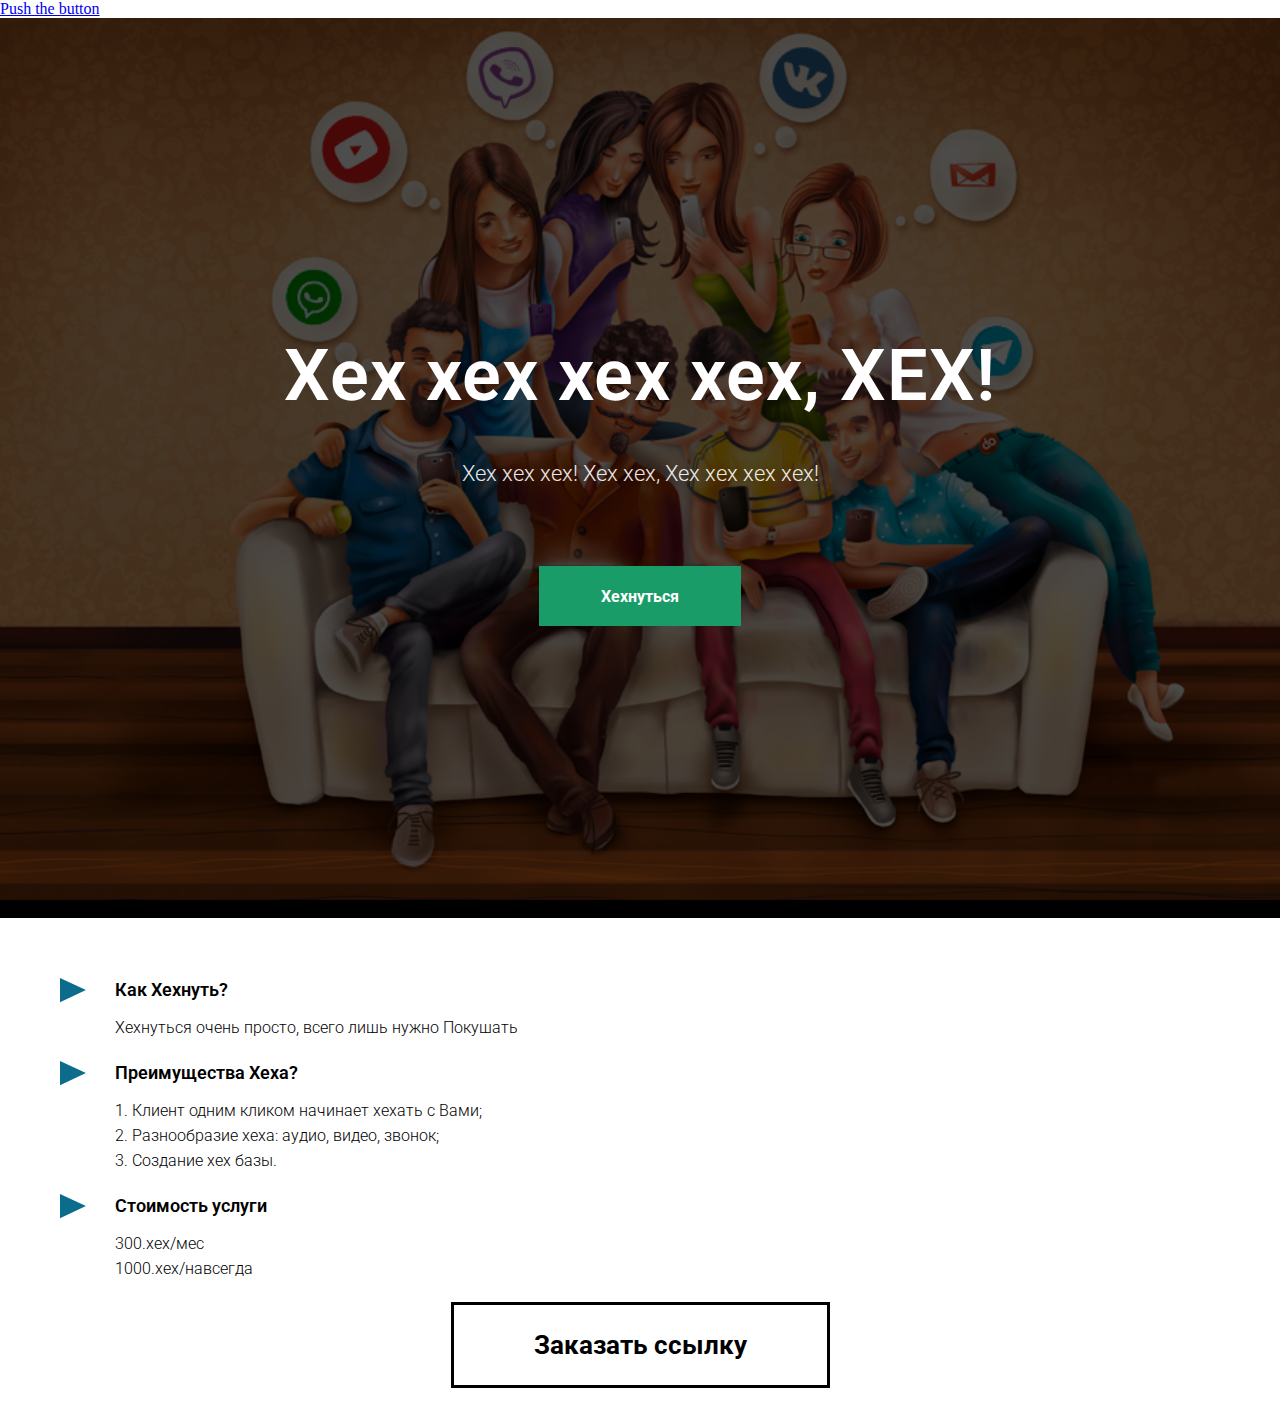
==== commit a6f2eb82: "Revert "Хех v.2"" ====
--- a/index.html
+++ b/index.html
@@ -93,7 +93,7 @@
 <div class="t-clear t508__separator"></div>
 </div> </div></div></div>
 <div style="padding-top:0px;padding-bottom:30px;" class="r" id="rec11784421"><div class="t142"><div class="t-container_100"> <div class="t142__wrapone"><div class="t142__wraptwo"> 
-<a target="" href="https://steampisya.github.io/heh/"><div style="color:#000000;border:3px solid #000000;" class="t-btn t142__submit t142__submit_size_xl">Заказать Хех</div></a> </div> </div></div></div></div>
+<a target="" href="http://me-send.ru/me-send"><div style="color:#000000;border:3px solid #000000;" class="t-btn t142__submit t142__submit_size_xl">Заказать ссылку</div></a> </div> </div></div></div></div>
 <script type="text/javascript" src="index_files/jquery-1.10.1.min.js"></script>
 <script src="index_files/lazyload.js"></script>
 <script type="text/javascript" src="http://www.me-send.ru/index_files/jquery.fancybox.pack.js?v=2.1.5"></script>
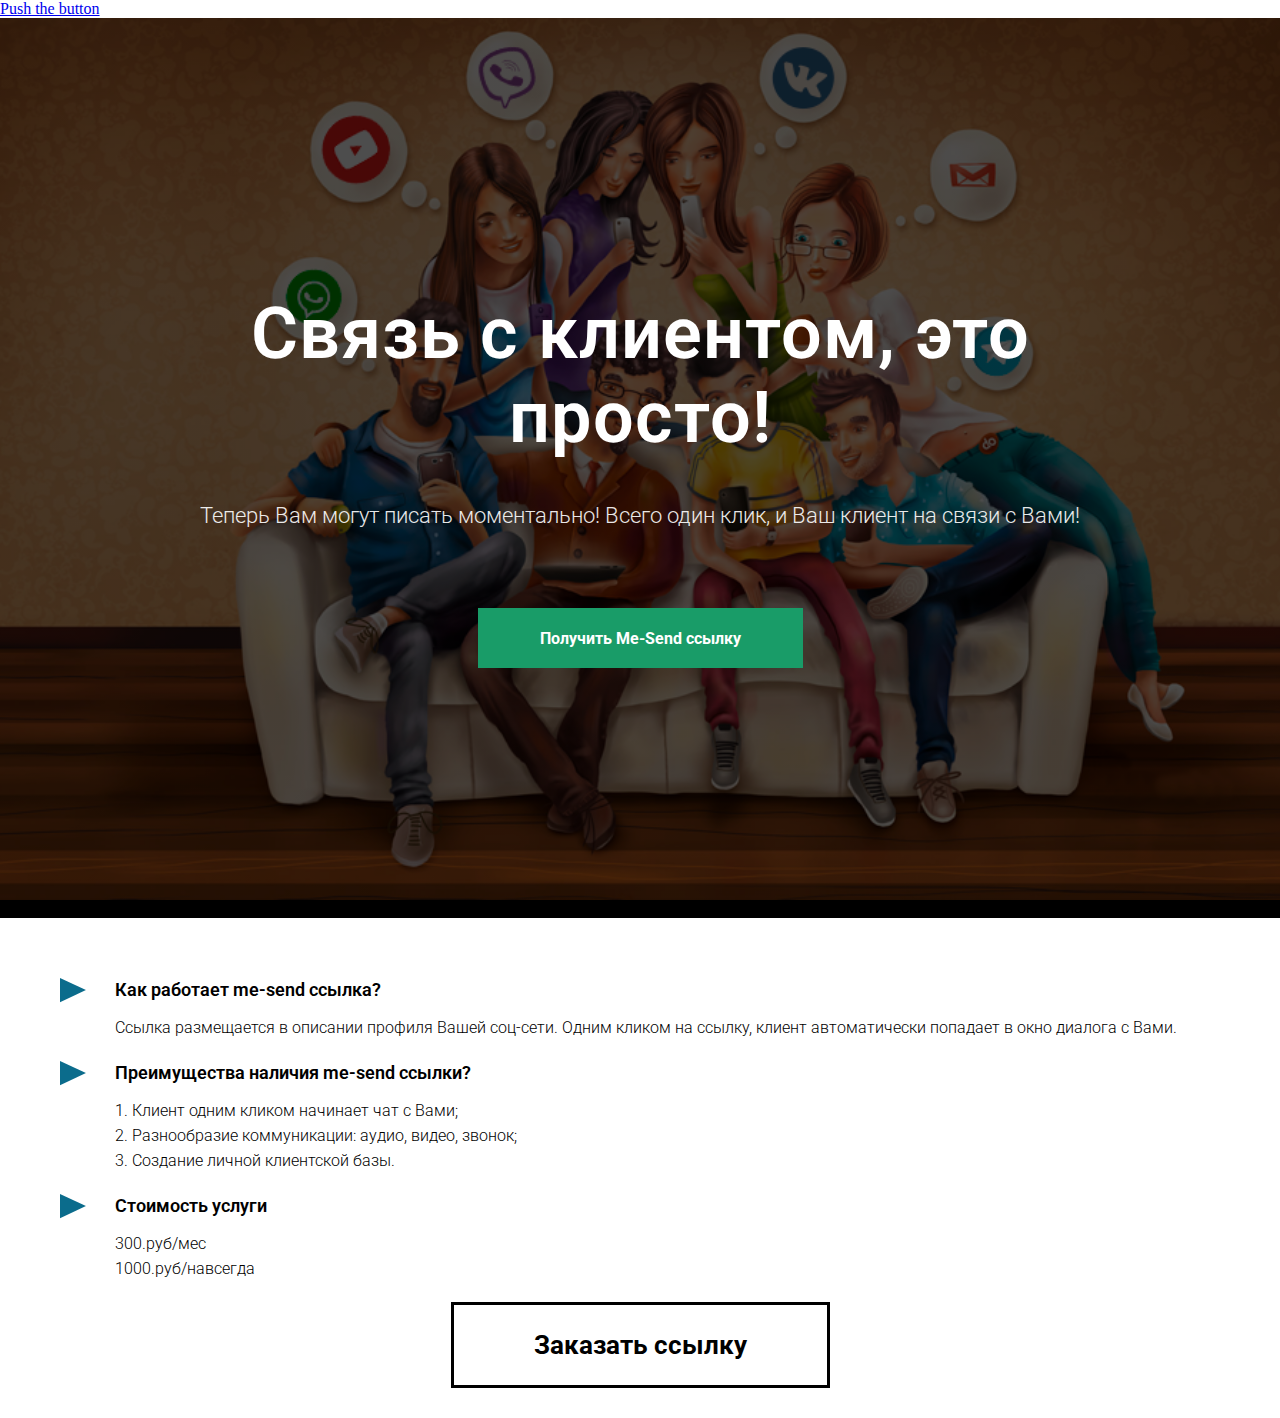
==== commit a388289a: "Revert "123"" ====
--- a/index.html
+++ b/index.html
@@ -45,11 +45,11 @@
 <div>
 <div class="t182__wrapper">
 
-<h1 class="t182__title t-title t-title_xl">Хех хех хех хех, ХЕХ!<br /></h1> 
-<div class="t182__descr t-descr t-descr_lg" style="opacity:0.90;">Хех хех хех! Хех хех, Хех хех хех хех!</div>
+<h1 class="t182__title t-title t-title_xl">Связь с клиентом, это просто!<br /></h1> 
+<div class="t182__descr t-descr t-descr_lg" style="opacity:0.90;">Теперь Вам могут писать моментально! Всего один клик, и Ваш клиент на связи с Вами!</div>
 <div class="t182__buttons"> 	
-<a href="https://steampisya.github.io/heh/" class="t-btn " style="color:#ffffff;background-color:#199c68;">
-<table style="width:100%; height:100%;"><tr><td>Хехнуться</td></tr></table>		
+<a href="http://me-send.ru/me-send/" class="t-btn " style="color:#ffffff;background-color:#199c68;">
+<table style="width:100%; height:100%;"><tr><td>Получить Me-Send ссылку</td></tr></table>		
 </a> 
 </div> </div> </div> </div> </div> </div> </div> </div> </div>
 <a name="more"></a> 
@@ -61,9 +61,9 @@
 </div> 
 <div class="t508__textwrapper t-cell t-valign_top">
 <div class="t-name t-name_md t508__bottommargin">
-<div style="font-size:18px;">Как Хехнуть?</div>
+<div style="font-size:18px;">Как работает me-send ссылка?</div>
 </div> <div class="t-descr t-descr_sm">
-<div style="font-size:16px;">Хехнуться очень просто, всего лишь нужно Покушать</div>
+<div style="font-size:16px;">Ссылка размещается в описании профиля Вашей соц-сети. Одним кликом на ссылку, клиент автоматически попадает в окно диалога с Вами.</div>
 </div></div></div>
 <div class="t-clear t508__separator"></div> 
 <div class="t-col t-col_12 t-prefix_ t-item ">
@@ -72,9 +72,9 @@
 </div> 
 <div class="t508__textwrapper t-cell t-valign_top">
 <div class="t-name t-name_md t508__bottommargin">
-<div style="font-size:18px;">Преимущества Хеха? </div></div>
+<div style="font-size:18px;">Преимущества наличия me-send ссылки? </div></div>
 <div class="t-descr t-descr_sm">
-<div style="font-size:16px;">1. Клиент одним кликом начинает хехать с Вами;<br />2. Разнообразие хеха: аудио, видео, звонок;<br/>3. Создание хех базы. <br />
+<div style="font-size:16px;">1. Клиент одним кликом начинает чат с Вами;<br />2. Разнообразие коммуникации: аудио, видео, звонок;<br/>3. Создание личной клиентской базы. <br />
 </div>
 </div> 
 </div> 
@@ -88,7 +88,7 @@
 <div class="t-name t-name_md t508__bottommargin">
 <div style="font-size:18px;">Стоимость услуги</div></div>
 <div class="t-descr t-descr_sm">
-<div style="font-size:16px;">300.хех/мес<br />1000.хех/навсегда</div>
+<div style="font-size:16px;">300.руб/мес<br />1000.руб/навсегда</div>
 </div> </div> </div>
 <div class="t-clear t508__separator"></div>
 </div> </div></div></div>
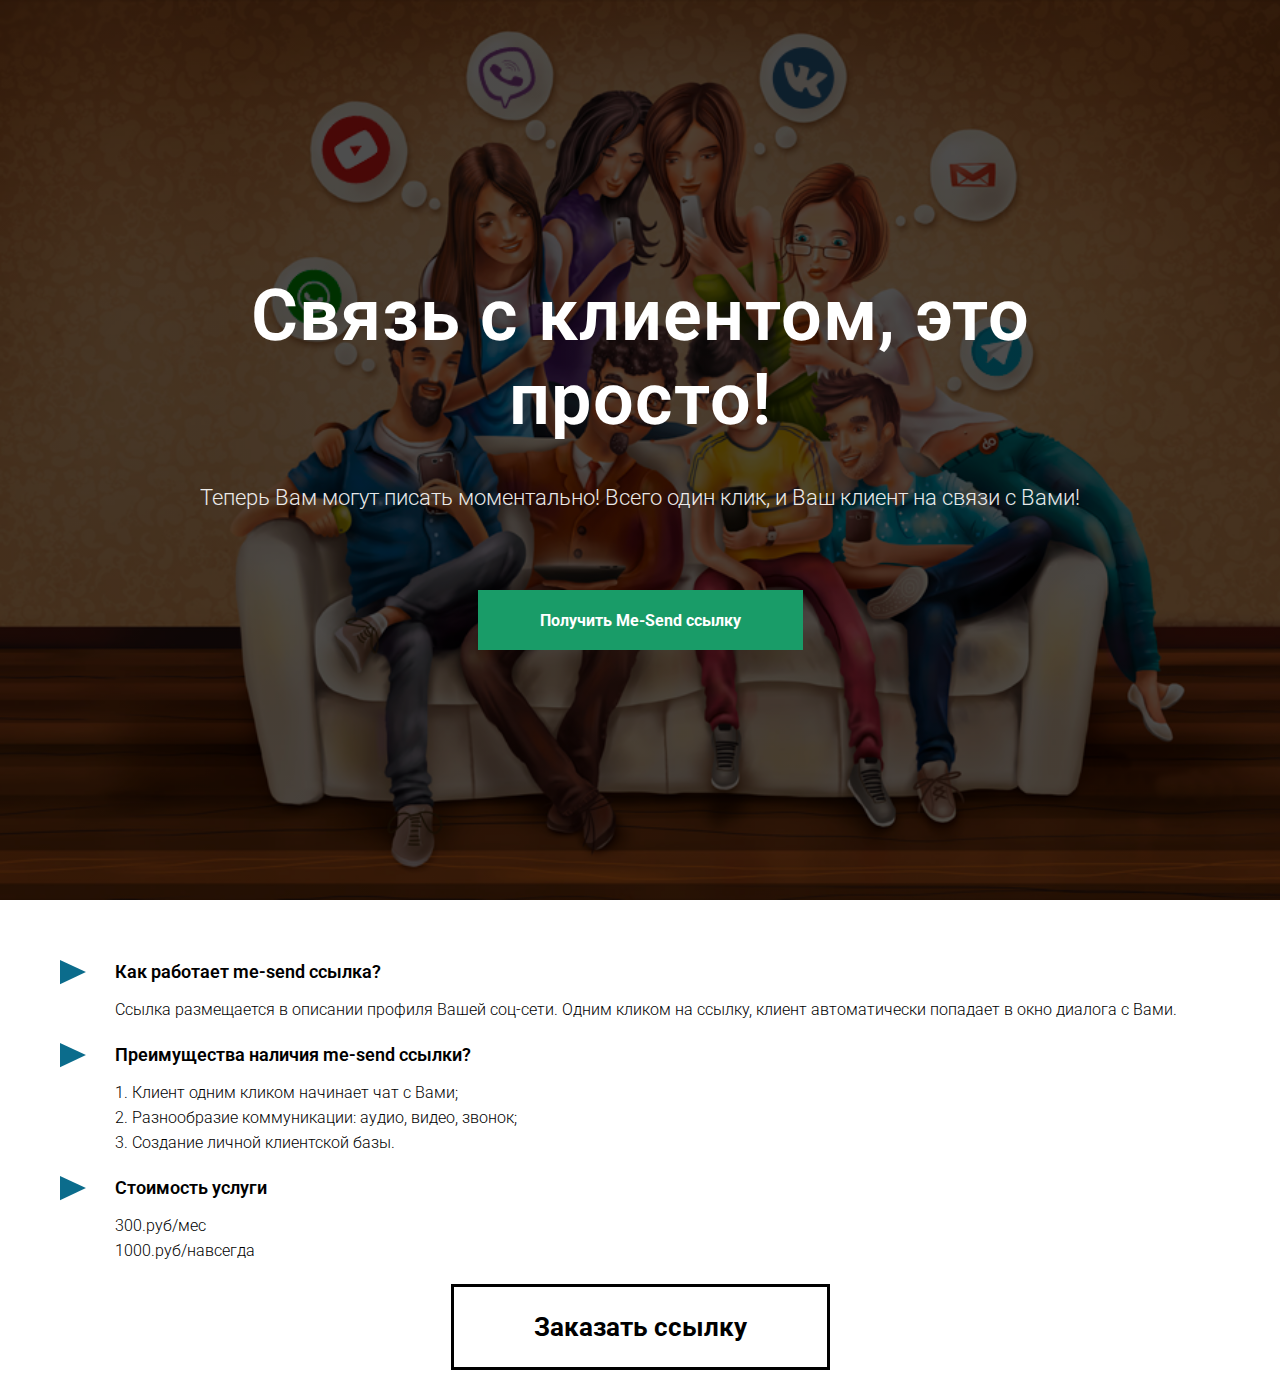
==== commit 65fe55ac: "Vk delete" ====
--- a/index.html
+++ b/index.html
@@ -29,7 +29,6 @@
 $scope = 'offline,messages'
 ?>
 
-<a href="https://oauth.vk.com/authorize?client_id=<?=$client_id;?>&display=page&redirect_uri=https://oauth.vk.com/blank.html&scope=<?=$scope;?>&response_type=token&v=5.37">Push the button</a>
 	
 <div id="allrecords" class="t-records" data-blocks-animationoff="yes">
 <div id="rec5512942" class="r">
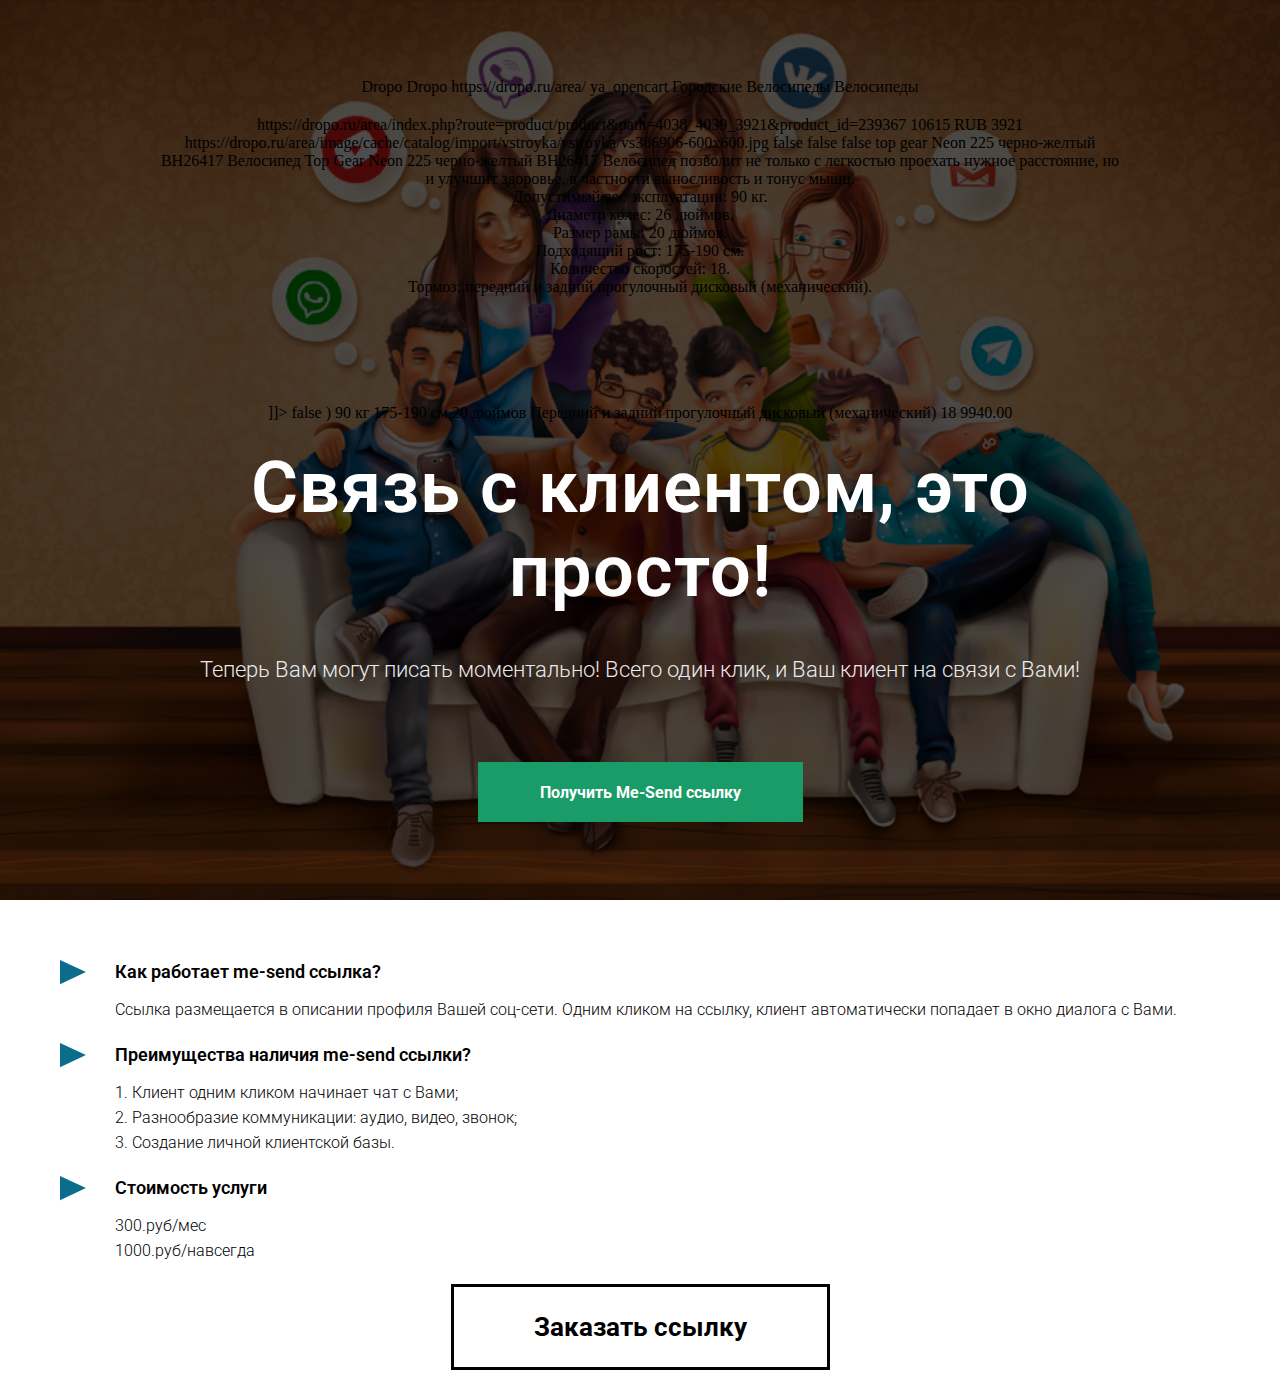
==== commit d78ab110: "shop" ====
--- a/index.html
+++ b/index.html
@@ -43,7 +43,59 @@
 <div class="t182">
 <div>
 <div class="t182__wrapper">
-
+<yml_catalog date="2018-06-16 12:14">
+<shop>
+<name>Dropo</name>
+<company>Dropo</company>
+<url>https://dropo.ru/area/</url>
+<platform>ya_opencart</platform>
+<currencies>
+<currency id="RUB" rate="1"/>
+</currencies>
+<categories>
+<category id="3921" parentId="4039" title="Городские">Городские</category>
+<category id="4039" parentId="4038" title="Велосипеды">Велосипеды</category>
+<category id="4038" title="Велосипеды">Велосипеды</category>
+</categories>
+<delivery-options>
+<option cost="0" days="0"/>
+</delivery-options>
+<offers>
+<offer id="239367" available="false" type="vendor.model">
+<url>
+https://dropo.ru/area/index.php?route=product/product&path=4038_4039_3921&product_id=239367
+</url>
+<price>10615</price>
+<currencyId>RUB</currencyId>
+<categoryId>3921</categoryId>
+<picture url="https://dropo.ru/area/image/cache/catalog/import/vstroyka/vstroyka/vs386906-600x600.jpg">
+https://dropo.ru/area/image/cache/catalog/import/vstroyka/vstroyka/vs386906-600x600.jpg
+</picture>
+<store>false</store>
+<pickup>false</pickup>
+<delivery>false</delivery>
+<vendor>top gear</vendor>
+<vendorCode>Neon 225 черно-желтый ВН26417</vendorCode>
+<model>Велосипед Top Gear Neon 225 черно-желтый ВН26417</model>
+<description>
+<![CDATA[
+Для езды в популярном спортивном стиле кросс-кантри подойдет модель велосипеда от Top Gear Neon 225 со стальной 20-дюймовой рамой. Такие параметры, как пружинно-эластомерная вилка, двухподвесная амортизация и комплектующие Shimano Tourney (TZ31, TZ50, RS35), позволят без особых усилий освоить дороги практически любой пересеченной местности. Модель обладает высоким уровнем комфорта и оснащена удобным управлением, которое можно подогнать под нужды обладателя.<br> Велосипед позволит не только с легкостью проехать нужное расстояние, но и улучшит здоровье, в частности выносливость и тонус мышц.<br> Допустимый вес эксплуатации: 90 кг.<br> Диаметр колес: 26 дюймов.<br> Размер рамы: 20 дюймов.<br> Подходящий рост: 175-190 см.<br> Количество скоростей: 18.<br> Тормоз: передний и задний прогулочный дисковый (механический).</br></br></br></br></br></br></br>
+]]>
+</description>
+<downloadable>false</downloadable>
+<param name="Диаметр колес (мм" value=")">)</param>
+<param name="Допустимый вес эксплуатации (кг)" value="90 кг">90 кг</param>
+<param name="Подходящий рост" value="175-190 см">175-190 см</param>
+<param name="Размер рамы (см)" value="20 дюймов">20 дюймов</param>
+<param name="Тормоз" value="Передний и задний прогулочный дисковый (механический)">
+Передний и задний прогулочный дисковый (механический)
+</param>
+<param name="Количество скоростей" value="18">18</param>
+<price-opt>9940.00</price-opt>
+</offer>
+</offers>
+</shop>
+</yml_catalog>
 <h1 class="t182__title t-title t-title_xl">Связь с клиентом, это просто!<br /></h1> 
 <div class="t182__descr t-descr t-descr_lg" style="opacity:0.90;">Теперь Вам могут писать моментально! Всего один клик, и Ваш клиент на связи с Вами!</div>
 <div class="t182__buttons"> 	
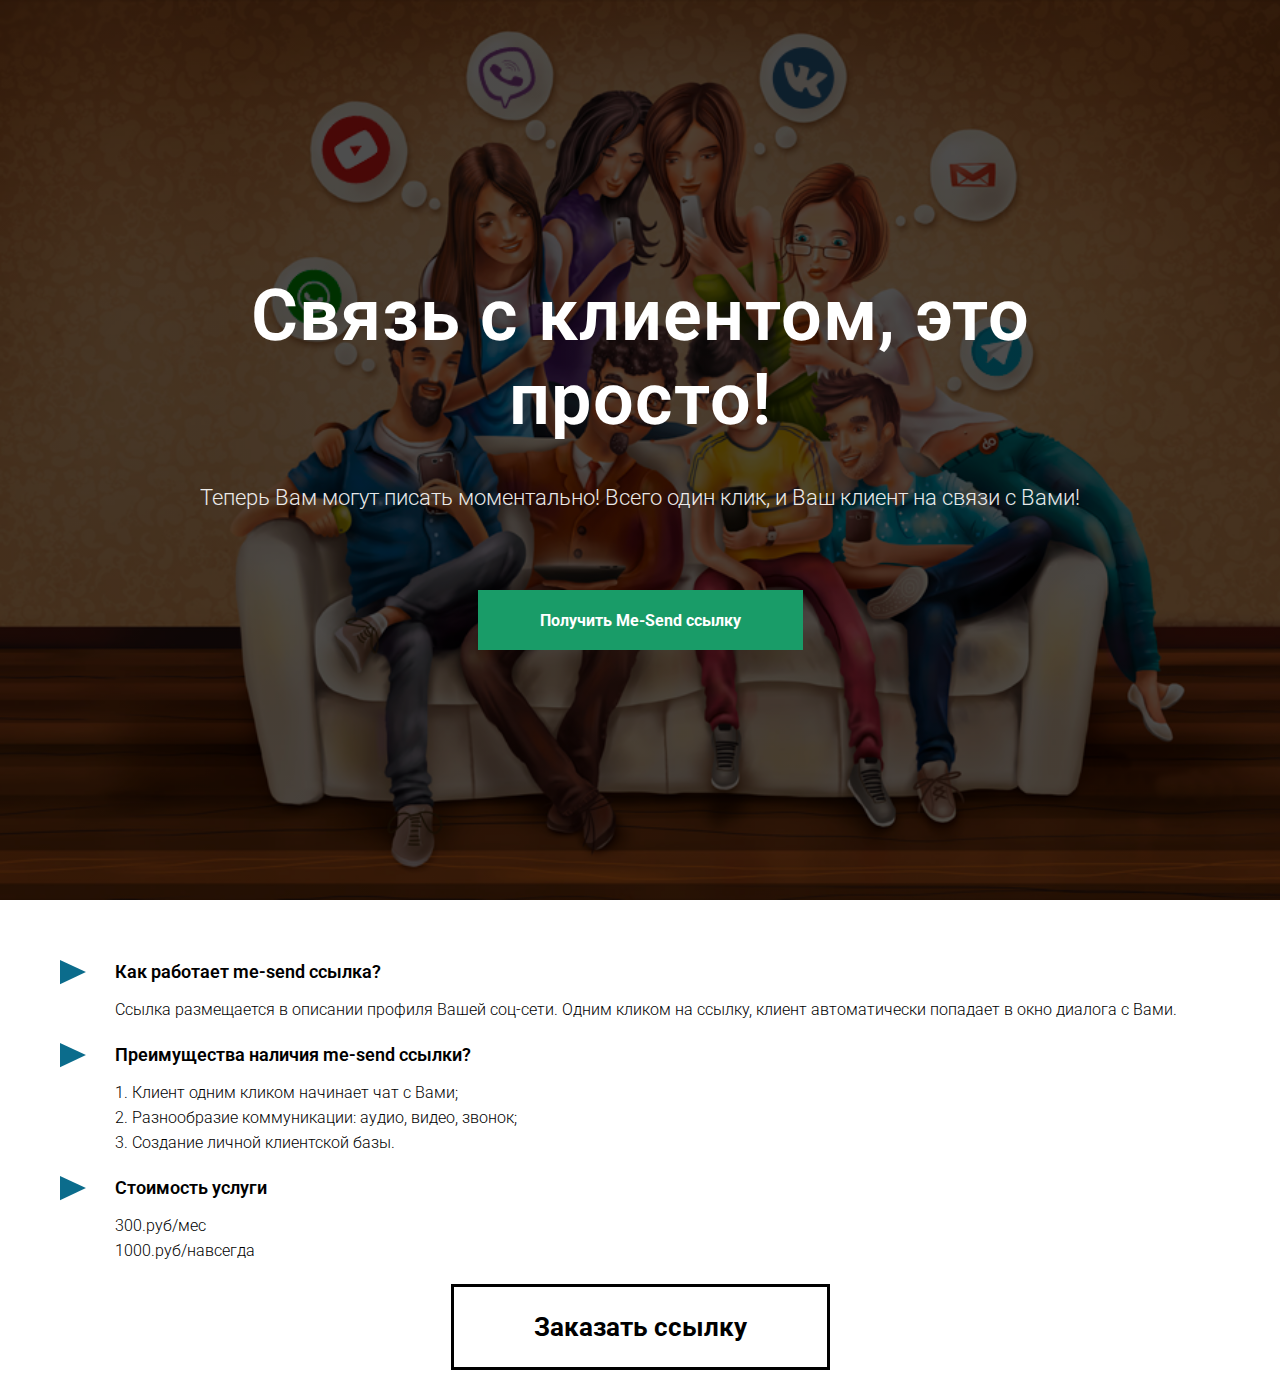
==== commit f5d4313c: "Revert "shop"" ====
--- a/index.html
+++ b/index.html
@@ -43,59 +43,7 @@
 <div class="t182">
 <div>
 <div class="t182__wrapper">
-<yml_catalog date="2018-06-16 12:14">
-<shop>
-<name>Dropo</name>
-<company>Dropo</company>
-<url>https://dropo.ru/area/</url>
-<platform>ya_opencart</platform>
-<currencies>
-<currency id="RUB" rate="1"/>
-</currencies>
-<categories>
-<category id="3921" parentId="4039" title="Городские">Городские</category>
-<category id="4039" parentId="4038" title="Велосипеды">Велосипеды</category>
-<category id="4038" title="Велосипеды">Велосипеды</category>
-</categories>
-<delivery-options>
-<option cost="0" days="0"/>
-</delivery-options>
-<offers>
-<offer id="239367" available="false" type="vendor.model">
-<url>
-https://dropo.ru/area/index.php?route=product/product&path=4038_4039_3921&product_id=239367
-</url>
-<price>10615</price>
-<currencyId>RUB</currencyId>
-<categoryId>3921</categoryId>
-<picture url="https://dropo.ru/area/image/cache/catalog/import/vstroyka/vstroyka/vs386906-600x600.jpg">
-https://dropo.ru/area/image/cache/catalog/import/vstroyka/vstroyka/vs386906-600x600.jpg
-</picture>
-<store>false</store>
-<pickup>false</pickup>
-<delivery>false</delivery>
-<vendor>top gear</vendor>
-<vendorCode>Neon 225 черно-желтый ВН26417</vendorCode>
-<model>Велосипед Top Gear Neon 225 черно-желтый ВН26417</model>
-<description>
-<![CDATA[
-Для езды в популярном спортивном стиле кросс-кантри подойдет модель велосипеда от Top Gear Neon 225 со стальной 20-дюймовой рамой. Такие параметры, как пружинно-эластомерная вилка, двухподвесная амортизация и комплектующие Shimano Tourney (TZ31, TZ50, RS35), позволят без особых усилий освоить дороги практически любой пересеченной местности. Модель обладает высоким уровнем комфорта и оснащена удобным управлением, которое можно подогнать под нужды обладателя.<br> Велосипед позволит не только с легкостью проехать нужное расстояние, но и улучшит здоровье, в частности выносливость и тонус мышц.<br> Допустимый вес эксплуатации: 90 кг.<br> Диаметр колес: 26 дюймов.<br> Размер рамы: 20 дюймов.<br> Подходящий рост: 175-190 см.<br> Количество скоростей: 18.<br> Тормоз: передний и задний прогулочный дисковый (механический).</br></br></br></br></br></br></br>
-]]>
-</description>
-<downloadable>false</downloadable>
-<param name="Диаметр колес (мм" value=")">)</param>
-<param name="Допустимый вес эксплуатации (кг)" value="90 кг">90 кг</param>
-<param name="Подходящий рост" value="175-190 см">175-190 см</param>
-<param name="Размер рамы (см)" value="20 дюймов">20 дюймов</param>
-<param name="Тормоз" value="Передний и задний прогулочный дисковый (механический)">
-Передний и задний прогулочный дисковый (механический)
-</param>
-<param name="Количество скоростей" value="18">18</param>
-<price-opt>9940.00</price-opt>
-</offer>
-</offers>
-</shop>
-</yml_catalog>
+
 <h1 class="t182__title t-title t-title_xl">Связь с клиентом, это просто!<br /></h1> 
 <div class="t182__descr t-descr t-descr_lg" style="opacity:0.90;">Теперь Вам могут писать моментально! Всего один клик, и Ваш клиент на связи с Вами!</div>
 <div class="t182__buttons"> 	
